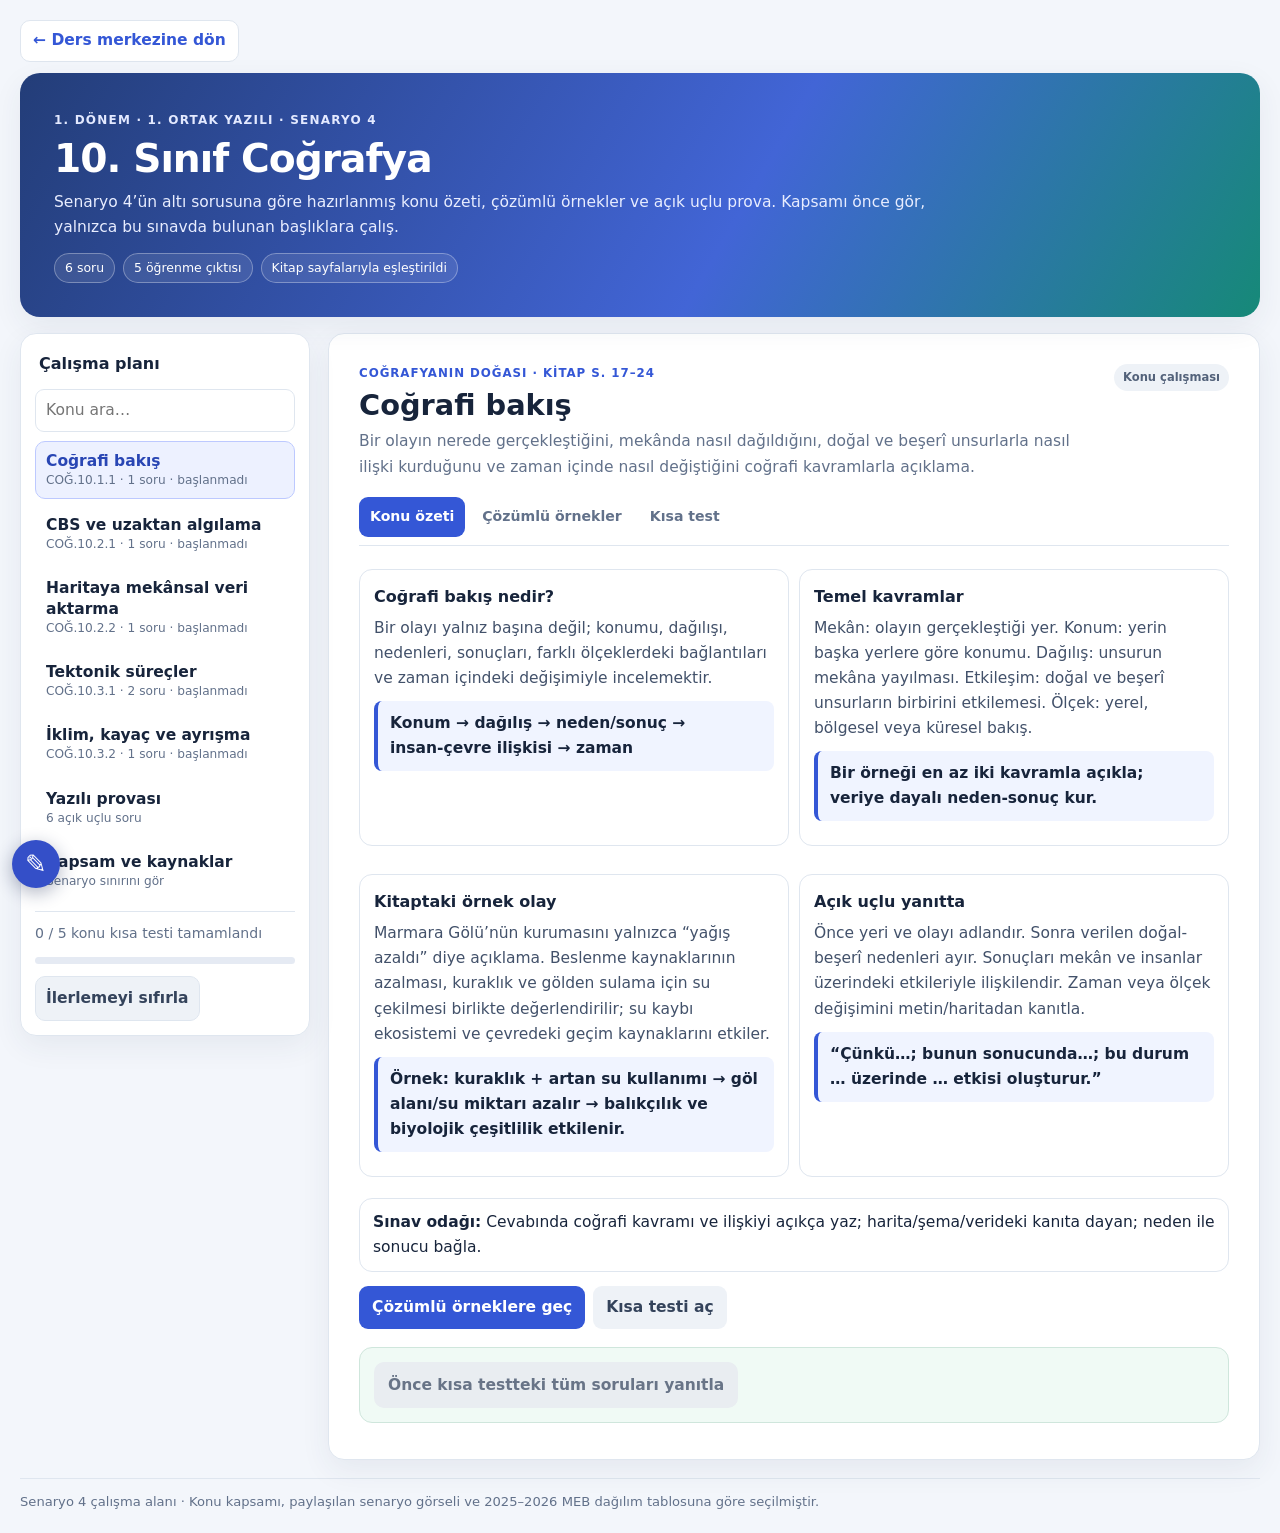
==== outputs/10sinif_cografya_senaryo4_calisma_alani.html @ 6c55ca0f "2026-11-08: Sync selected project folders" ====
<!doctype html>
<html lang="tr">
<head>
<meta charset="utf-8">
<meta name="viewport" content="width=device-width,initial-scale=1">
<meta name="theme-color" content="#3457d6">
<title>10. Sınıf Coğrafya | 1. Dönem 1. Yazılı · Senaryo 4</title>
<link rel="stylesheet" href="lesson-ui.css">
<style>
:root{--bg:#f3f6fb;--paper:#fff;--ink:#17243b;--muted:#62718a;--line:#dfe6ef;--blue:#3457d6;--pale:#edf1ff;--teal:#087f73;--gold:#a96508;--shadow:0 10px 30px #25375a12}
*{box-sizing:border-box}body{margin:0;background:var(--bg);color:var(--ink);font:15.5px/1.62 system-ui,"Segoe UI",sans-serif}button,input{font:inherit}button{cursor:pointer}.wrap{max-width:1420px;margin:auto;padding:20px}.home{display:inline-flex;align-items:center;min-height:42px;margin:0 0 11px;padding:7px 12px;border:1px solid var(--line);border-radius:10px;background:white;color:var(--blue);text-decoration:none;font-weight:750}.hero{color:white;padding:24px 27px;border-radius:20px;background:linear-gradient(120deg,#263d78,#3457d6 58%,#43a3a0);box-shadow:var(--shadow)}.hero small{font-size:.75rem;text-transform:uppercase;letter-spacing:.1em;font-weight:800}.hero h1{font-size:clamp(1.45rem,3vw,2.1rem);line-height:1.2;margin:5px 0}.hero p{margin:8px 0 0;color:#e5ecff;max-width:930px}.meta{display:flex;gap:8px;flex-wrap:wrap;margin-top:13px}.meta span{border:1px solid #ffffff50;background:#ffffff18;border-radius:999px;padding:4px 10px;font-size:.78rem}.meter{height:7px;background:#e5eaf3;border-radius:9px;margin:12px 0}.meter span{height:100%;display:block;width:0;background:#0d927f;border-radius:9px;transition:.25s}.layout{display:grid;grid-template-columns:310px minmax(0,1fr);gap:17px;margin-top:16px}.side,.main{background:var(--paper);border:1px solid var(--line);border-radius:18px;box-shadow:var(--shadow)}.side{padding:14px;height:max-content;position:sticky;top:10px;max-height:calc(100vh - 24px);overflow:auto}.side h2{font-size:1rem;margin:3px 4px 9px}.search{width:100%;border:1px solid var(--line);border-radius:9px;padding:8px 10px;margin:3px 0 9px}.nav{display:grid;gap:6px}.nav button{border:1px solid transparent;background:#fff;color:var(--ink);text-align:left;border-radius:10px;padding:9px 10px;line-height:1.35}.nav button.active{background:var(--pale);border-color:#bdc9ff;color:#2946b4}.nav b,.nav small{display:block}.nav small{color:var(--muted);font-size:.76rem}.subnav{border-top:1px solid var(--line);padding-top:10px;margin-top:12px}.main{padding:clamp(16px,2.7vw,30px);min-height:720px}.head{display:flex;justify-content:space-between;gap:14px;align-items:flex-start}.head h2{font-size:clamp(1.25rem,2.5vw,1.8rem);line-height:1.25;margin:5px 0}.head p{margin:0;color:var(--muted);max-width:820px}.eyebrow{font-size:.74rem;text-transform:uppercase;letter-spacing:.08em;font-weight:800;color:#3457d6}.tag,.pill{display:inline-block;border-radius:999px;background:#eef2f7;color:#53627a;padding:4px 9px;font-size:.72rem;font-weight:750;white-space:nowrap}.tabs{display:flex;gap:6px;border-bottom:1px solid var(--line);padding-bottom:8px;margin:17px 0 14px;overflow:auto}.tabs button{border:0;background:transparent;border-radius:9px;padding:8px 11px;color:var(--muted);font-size:.88rem;font-weight:750;white-space:nowrap}.tabs button.active{background:var(--pale);color:#2946b4}.cols{display:grid;grid-template-columns:repeat(2,minmax(0,1fr));gap:10px}.card,.question,.example{border:1px solid var(--line);border-radius:13px;padding:14px;margin:9px 0;background:white}.card{background:#f9faff}.card h3,.question h3,.example h3{font-size:1rem;margin:0 0 6px}.card p{margin:5px 0}.formula{border-left:4px solid var(--blue);background:#f0f4ff;border-radius:8px;padding:10px 12px;margin:10px 0;font-weight:750;overflow-wrap:anywhere}.note{border-left:4px solid #e7a93d;background:#fff8e9;border-radius:9px;padding:11px 13px;margin:12px 0}.good{border-left-color:#169481;background:#edf9f6}.bad{border-left-color:#d66b78;background:#fff2f3}.mini{color:var(--muted);font-size:.88rem}.steps{padding-left:1.25rem}.steps li{margin:5px 0}.example summary{cursor:pointer;font-weight:800}.solution{padding-top:8px}.opts{display:grid;gap:6px}.opts button{border:1px solid var(--line);background:white;color:var(--ink);border-radius:9px;padding:8px 10px;text-align:left}.opts button:hover{border-color:#aebcff;background:#f8f9ff}.opts button.right{border-color:#74c5ac;background:#effaf6}.opts button.wrong{border-color:#e6a0a8;background:#fff3f4}.why{margin-top:8px;color:var(--muted);font-size:.9rem;display:none}.why.show{display:block}.actions{display:flex;gap:8px;flex-wrap:wrap;margin:14px 0}.action{border:0;background:#3457d6;color:white;border-radius:9px;padding:9px 13px;font-weight:750}.action.secondary{background:#eef2f7;color:#34435b}.score{font-weight:800;color:#17655d;margin:8px 0}.table{width:100%;border-collapse:collapse;margin:9px 0;font-size:.91rem}.table th,.table td{border:1px solid var(--line);padding:8px;text-align:left;vertical-align:top}.table th{background:#f2f5fb}.figure{border:1px solid var(--line);border-radius:14px;background:#fbfcff;padding:12px;margin:12px 0}.figure svg{display:block;width:100%;height:auto}.figure figcaption{font-size:.82rem;color:var(--muted);margin-top:6px}.answer{width:100%;min-height:84px;border:1px solid var(--line);border-radius:9px;padding:9px 10px;font:inherit;resize:vertical}.rubric{font-size:.85rem;color:var(--muted);margin-top:9px}.rubric button{border:1px solid var(--line);background:white;border-radius:8px;padding:6px 9px;margin:3px}.rubric button.selected{border-color:#80c6b1;background:#effaf6;color:#17655d}.sources{padding-left:1.2rem}.sources li{margin:7px 0}.sources a{color:#2946b4}.footer{margin-top:18px;color:var(--muted);font-size:.82rem;border-top:1px solid var(--line);padding-top:12px}.hidden{display:none!important}
@media(max-width:850px){.layout{grid-template-columns:1fr}.side{position:relative;top:0;max-height:none}.main{min-height:0}}@media(max-width:600px){.wrap{padding:10px}.hero{padding:19px}.cols{grid-template-columns:1fr}.table{display:block;max-width:100%;overflow-x:auto}.table th,.table td{padding:6px}.head{display:block}.nav{grid-template-columns:repeat(2,minmax(0,1fr))}.home,.nav button,.tabs button,.action{min-height:44px}}
</style>
</head>
<body>
<div class="wrap">
  <a class="home" href="index.html">← Ders merkezine dön</a>
  <header class="hero">
    <small>1. Dönem · 1. Ortak Yazılı · Senaryo 4</small>
    <h1>10. Sınıf Coğrafya</h1>
    <p>Senaryo 4’ün altı sorusuna göre hazırlanmış konu özeti, çözümlü örnekler ve açık uçlu prova. Kapsamı önce gör, yalnızca bu sınavda bulunan başlıklara çalış.</p>
    <div class="meta"><span>6 soru</span><span>5 öğrenme çıktısı</span><span>Kitap sayfalarıyla eşleştirildi</span></div>
  </header>
  <div class="layout">
    <aside class="side" aria-label="Ders konuları">
      <h2>Çalışma planı</h2>
      <input id="search" class="search" type="search" placeholder="Konu ara…" aria-label="Konularda ara">
      <nav class="nav" id="navigation"></nav>
      <div class="subnav" id="subnav"></div>
    </aside>
    <main class="main" id="main" aria-live="polite"></main>
  </div>
  <footer class="footer">Senaryo 4 çalışma alanı · Konu kapsamı, paylaşılan senaryo görseli ve 2025–2026 MEB dağılım tablosuna göre seçilmiştir.</footer>
</div>
<script>
const sections=[
 {id:'cografi-bakis',title:'Coğrafi bakış',short:'COĞ.10.1.1 · 1 soru',weight:'Coğrafyanın doğası · Kitap s. 17–24',desc:'Bir olayın nerede gerçekleştiğini, mekânda nasıl dağıldığını, doğal ve beşerî unsurlarla nasıl ilişki kurduğunu ve zaman içinde nasıl değiştiğini coğrafi kavramlarla açıklama.',cards:[['Coğrafi bakış nedir?','Bir olayı yalnız başına değil; konumu, dağılışı, nedenleri, sonuçları, farklı ölçeklerdeki bağlantıları ve zaman içindeki değişimiyle incelemektir.','Konum → dağılış → neden/sonuç → insan-çevre ilişkisi → zaman'],['Temel kavramlar','Mekân: olayın gerçekleştiği yer. Konum: yerin başka yerlere göre konumu. Dağılış: unsurun mekâna yayılması. Etkileşim: doğal ve beşerî unsurların birbirini etkilemesi. Ölçek: yerel, bölgesel veya küresel bakış.','Bir örneği en az iki kavramla açıkla; veriye dayalı neden-sonuç kur.'],['Kitaptaki örnek olay','Marmara Gölü’nün kurumasını yalnızca “yağış azaldı” diye açıklama. Beslenme kaynaklarının azalması, kuraklık ve gölden sulama için su çekilmesi birlikte değerlendirilir; su kaybı ekosistemi ve çevredeki geçim kaynaklarını etkiler.','Örnek: kuraklık + artan su kullanımı → göl alanı/su miktarı azalır → balıkçılık ve biyolojik çeşitlilik etkilenir.'],['Açık uçlu yanıtta','Önce yeri ve olayı adlandır. Sonra verilen doğal-beşerî nedenleri ayır. Sonuçları mekân ve insanlar üzerindeki etkileriyle ilişkilendir. Zaman veya ölçek değişimini metin/haritadan kanıtla.','“Çünkü…; bunun sonucunda…; bu durum … üzerinde … etkisi oluşturur.”'] ],examples:[['Örnek: Bir göl neden küçülüyor?','Gölün su alanı birkaç yılda küçülüyor; aynı dönemde kuraklık yaşanıyor ve sulama amaçlı su çekimi artıyor. Coğrafi bakışla olayın neden-sonuç ilişkisini kur.','Gölün konumu ve havzası incelenir. Kuraklık gölü besleyen akışı azaltırken sulama için su çekiminin artması çıkışı büyütür. Bu iki etken su bütçesini bozarak göl alanını küçültür; sonuçlar ekosistem ve yöre ekonomisinde görülür.'],['Örnek: Aynı olay, farklı ölçek','Kuruyan bir gölün etkilerini iki ölçekte yaz.','Yerel ölçekte balıkçılık, tarım ve canlı yaşamı etkilenir. Bölgesel ölçekte sulama, su yönetimi ve göç gibi bağlantılar gündeme gelebilir.'] ],quiz:[['Coğrafi bakışla göl kurumasını en iyi açıklayan yaklaşım hangisidir?',['Yalnız gölün adını ve yüzölçümünü ezberlemek','Konum, iklim, su kullanımı, zaman içindeki değişim ve etkileri birlikte incelemek','Sadece gölde yaşayan balık türlerini saymak'],1,'Coğrafi bakış mekânı, nedenleri, etkileşimleri ve değişimi birlikte ele alır.'],['Bir metin “kuraklık arttı, sulama suyu çekimi de yükseldi” diyorsa en uygun çıkarım hangisidir?',['Doğal ve beşerî etkenler birlikte su miktarını azaltabilir','İnsan faaliyetleri coğrafi olayları etkilemez','Zaman içindeki değişim önemsizdir'],0,'Veride doğal (kuraklık) ve beşerî (su çekimi) nedenler birlikte verilmiştir.']]},
 {id:'cbs-uzaktan',title:'CBS ve uzaktan algılama',short:'COĞ.10.2.1 · 1 soru',weight:'Mekânsal bilgi teknolojileri · Kitap s. 31–36',desc:'Örnek uygulamalarda CBS’nin mekânsal verileri bir araya getirip analiz etmesini, uzaktan algılamanın ise yeryüzüne temas etmeden veri toplamasını ayırt et.',cards:[['CBS (Coğrafi Bilgi Sistemleri)','Konum bilgili verileri toplama, saklama, katmanlar hâlinde birleştirme, sorgulama, analiz etme ve harita/rapor olarak sunma sistemidir. Harita, veri, bilgisayar-yazılım, yöntem ve kullanıcı bileşenleri birlikte çalışır.','Katmanları üst üste getir → sorgula/analiz et → karar için göster.'],['Uzaktan algılama','Uydular veya hava araçlarındaki algılayıcıların yeryüzünden yansıyan ya da yayılan enerjiyi ölçerek, yüzeye doğrudan temas etmeden bilgi toplamasıdır. Farklı tarihlerdeki görüntüler değişimi izlemeyi sağlar.','Uydu görüntüsü = gözlem/veri kaynağı; CBS = veriyi birleştirip analiz etme ortamı.'],['Uygulama alanları','Afet öncesinde risk ve toplanma alanı planlama; afet sırasında hasar ve erişim takibi; tarımda ürün/bitki örtüsü izleme; çevrede ormansızlaşma veya göl alanı değişimi; kentte ulaşım ve altyapı planlama.','Bir soruda teknoloji adını vermekle kalma: hangi veri, hangi işlem, hangi karar?'],['Sık karıştırılan nokta','Uzaktan algılama ve CBS aynı şey değildir. Uydu görüntüsü uzaktan algılamayla edinilir; görüntü, yol ve tesis katmanları CBS’de birleştirilip analiz edilebilir.','Uzaktan algılama veriyi gözler; CBS veriyi konuma göre düzenler ve çözümler.'] ],examples:[['Örnek: Sel sonrası yardım','Bir ilçede selden sonra hangi yerleşimlere yardım ekibinin önce ulaşacağını belirlemek için CBS ve uzaktan algılama nasıl kullanılır?','Uydu görüntülerinden su altında kalan alanlar belirlenir. CBS’de bu katman; yollar, köprüler, nüfus ve yardım merkezleriyle birleştirilir. Erişilebilirlik ve etkilenen nüfus analiz edilerek öncelikli güzergâhlar seçilir.'],['Örnek: Tarım izleme','Bir kurum tarlaların gelişimini sezon boyunca izlemek istiyor. Hangi teknoloji ne iş yapar?','Uydu veya hava aracı görüntüleri uzaktan algılamayla alınır. CBS bu görüntüleri tarla sınırları, ürün türü ve sulama bilgileriyle birleştirerek mekânsal karşılaştırma yapar.'] ],quiz:[['Uydu görüntüsünü farklı tarihler için karşılaştırıp orman kaybını haritalamak hangi açıklamayla doğrudur?',['Uzaktan algılama görüntü sağlar; CBS görüntüleri konumsal katmanlarla karşılaştırır','CBS yalnızca fotoğraf çeker; uzaktan algılama karar verir','İkisi de konum ve veri kullanmaz'],0,'Görüntü uzaktan algılama verisidir; CBS görüntüyü konumlu verilerle analiz eder.'],['CBS’de katmanların üst üste getirilmesinin temel yararı nedir?',['Konum ilişkilerini karşılaştırıp sorgulamak','Haritadaki bütün bilgileri silmek','Uyduya fiziksel olarak yaklaşmak'],0,'Farklı tematik katmanlar birlikte analiz edilerek mekânsal ilişkiler ortaya çıkar.']]},
 {id:'mekansal-veri',title:'Haritaya mekânsal veri aktarma',short:'COĞ.10.2.2 · 1 soru',weight:'Mekânsal bilgi teknolojileri · Kitap s. 37–45',desc:'Altlık harita üzerinde doğru konum ve uygun veri türüyle yeni coğrafi bilgi oluşturmayı; vektör verileri ve harita öğelerini kullanarak göster.',cards:[['Altlık harita ve katman','Altlık harita temel coğrafi referansı verir. Üzerine eklenen her katman belirli bir temayı (ör. yollar, nüfus, risk alanları) gösterir. Her işaretin bir konum bilgisi ve açıklayıcı öznitelikleri olabilir.','Konum + öznitelik + uygun sembol = okunabilir mekânsal veri.'],['Üç vektör veri türü','Nokta: tek konumlu varlık (kuyu, okul, deprem istasyonu). Çizgi: uzunluğu/yönü olan unsur (yol, akarsu, fay hattı). Alan/poligon: sınırı olan yüzey (ilçe, göl, orman, risk bölgesi).','Önce haritadaki varlığın geometrisini belirle: nokta mı, çizgi mi, alan mı?'],['Haritada doğru gösterim','Veriyi altlık haritada doğru konuma yerleştir; katmana anlamlı ad ver; türüne uygun işaret/renk seç; açıklama kutusu (lejant), ölçek ve kuzey gibi öğelerin okunmasını sağla.','Fay hattını nokta, gölü tek çizgi, okulu alan olarak göstermek çoğu durumda yanlıştır.'],['Öznitelik tablosu','Mekânsal nesneye ait ad, tür, tarih, ölçüm veya risk sınıfı gibi bilgileri saklar. Haritada nerede? sorusunu geometrik konum; ne/nasıl? sorularını öznitelikler yanıtlar.','Okul noktası: ad=Atatürk Ortaokulu; tür=eğitim; kapasite=…'] ],examples:[['Örnek: Mahalle afet haritası','Mahallede okul, ana yol, dere ve taşkın riski taşıyan bölgeyi altlık haritaya ekle. Her birini hangi geometriyle gösterirsin?','Okul nokta; ana yol ve dere çizgi; taşkın alanı poligon olarak gösterilir. Katmanlar ayrı tutulur, semboller/lejant açıklanır. Böylece okulun risk alanına ve yola göre konumu sorgulanabilir.'],['Örnek: “Nerede?” ve “Ne?”','Bir haritadaki kuyu noktalarıyla kuyuların derinlik ve kullanım bilgileri hangi veri bölümlerinde bulunur?','Kuyunun haritadaki konumu nokta geometrisinde; derinlik ve kullanım bilgisi öznitelik tablosunda bulunur.'] ],quiz:[['Bir akarsu, vektör veri modelinde genellikle nasıl gösterilir?',['Nokta','Çizgi','Poligon/alan'],1,'Akarsu uzunluğu ve güzergâhı olan bir unsurdur; çizgiyle gösterilir.'],['Bir ilçe sınırı içindeki orman alanlarını göstermek için uygun veri türü hangisidir?',['Nokta','Çizgi','Poligon/alan'],2,'Sınırlandırılmış yüzeyler alan/poligon verisidir.']]},
 {id:'tektonik',title:'Tektonik süreçler',short:'COĞ.10.3.1 · 2 soru',weight:'Doğal sistemler ve süreçler · Kitap s. 46–69',desc:'Levha tektoniğini iç kuvvetlerin temelinde açıklayıp yaklaşan, uzaklaşan ve yanal hareket eden levha sınırlarında oluşan süreçleri yorumla; Türkiye’nin tektonik konumunu ilişkilendir.',cards:[['Levhalar neden hareket eder?','Yer’in iç ısısıyla mantoda oluşan yavaş konveksiyon hareketleri, levhaların hareketine katkı sağlar. Litosfer parçaları astenosfer üzerinde hareket eder; levha sınırlarında gerilme, sıkışma veya yanal sürtünme oluşabilir.','İç ısı → manto hareketleri → levha hareketi → tektonik olaylar.'],['Üç temel levha sınırı','Uzaklaşan (diverjan): levhalar ayrılır; yeni okyanus tabanı, okyanus sırtı veya kıtasal rift gelişebilir. Yaklaşan (konverjan): levhalar çarpışır; dalma-batma, hendek, volkanik yay veya kıvrım dağları oluşabilir. Dönüşüm (transform): levhalar yanal kayar; fay ve deprem riski artar.','Hareket yönü → sınır türü → beklenen oluşum/olay.'],['Orojenez, volkanizma, deprem','Orojenez, levhaların yakınlaşması ve sıkışmasıyla dağ oluşumudur. Magmanın yüzeye çıkması volkanizmadır. Faylarda biriken gerilimin ani boşalması deprem üretir. Aynı bölgede birden fazla tektonik süreç görülebilir.','Dağ sıraları = yakınlaşma/sıkışma; ayrılma = rift/sırt; yanal kayma = fay/depremler.'],['Türkiye’nin tektonik çerçevesi','Türkiye, Avrasya, Afrika ve Arabistan levhalarının etkileşim alanındadır. Afrika ve Arabistan levhalarının kuzeye doğru hareketi Anadolu’da sıkışma ve yükselmeye; Anadolu Levhası’nın batıya hareketi ise önemli fay sistemlerine ve deprem etkinliğine katkı verir.','Kuzey Anadolu ve Doğu Anadolu fay sistemleri ile Ege’deki genişleme kitabın harita ve metinleriyle ilişkilendir.'] ],examples:[['Örnek: Sınır türünü çıkar','İki levha birbirinden uzaklaşıyor; arada magma yükselmesi ve yeni okyanus tabanı oluşuyor. Sınırı adlandır ve oluşumu açıkla.','Bu, uzaklaşan (diverjan) levha sınırıdır. Levhalar ayrıldıkça manto malzemesi yükselip soğur; yeni okyanusal kabuk oluşabilir.'],['Örnek: Türkiye’de deprem etkinliği','Türkiye’deki deprem etkinliğini levha hareketleriyle ilişkilendir.','Türkiye, Avrasya, Afrika ve Arabistan levhalarının etkileştiği kuşaktadır. Yaklaşma ve sıkışma Anadolu’da fay sistemlerini oluşturup etkin tutar; faylarda biriken gerilimin ani boşalması deprem meydana getirir.'],['Şematik levha sınırları','Hareket oklarının yönünü ve sınır türünü görselden okuyup oluşumla eşleştir.','Ayrılma → rift/okyanus sırtı; yaklaşma → dalma-batma veya dağ oluşumu; yanal kayma → doğrultu atımlı fay ve deprem.'] ],quiz:[['İki levha birbirine paralel biçimde ters yönlerde yanal kayıyorsa hangi süreç beklenir?',['Okyanus tabanı yayılması','Transform fay boyunca gerilme ve deprem','Kıvrım dağlarının tek sonucu olarak volkanizma'],1,'Yanal kayma transform sınırın özelliğidir; fay boyunca gerilim birikip deprem oluşturabilir.'],['Türkiye’de fay ve deprem etkinliğinin temel tektonik açıklaması hangisidir?',['Levha sınırlarından uzakta ve levhalar hareketsizdir','Avrasya, Afrika ve Arabistan levhalarının etkileşimi Anadolu’da sıkışma ve faylanma oluşturur','Yalnızca günlük hava sıcaklığı farkları fayları oluşturur'],1,'Türkiye farklı levhaların etkileşim kuşağındadır; hareket ve sıkışma fay sistemleriyle ilişkilidir.']]},
 {id:'ayrisma',title:'İklim, kayaç ve ayrışma',short:'COĞ.10.3.2 · 1 soru',weight:'Doğal sistemler ve süreçler · Kitap s. 70–76',desc:'Fiziksel ayrışma ile kimyasal çözünmeyi ayırt et; sıcaklık, yağış, donma ve kayaç özelliklerinin süreçlerin türü ve hızı üzerindeki etkisini açıkla.',cards:[['Fiziksel ayrışma','Kayaç kimyasal yapısı değişmeden parçalanır. Günlük/yıllık sıcaklık farklarıyla genleşme-büzülme, çatlaklardaki suyun donup genişlemesi, tuz kristallerinin büyümesi ve üzerindeki yükün kalkması etkili olabilir.','Soğuk-kurak ya da sıcaklık farkı yüksek koşullarda fiziksel parçalanma öne çıkabilir.'],['Kimyasal çözünme','Kayaç minerallerinin su ve çözünmüş maddelerle kimyasal değişime uğramasıdır. Su ve sıcaklık arttıkça çoğu kimyasal tepkime hızlanır; sıcak ve nemli iklimlerde çözünme genellikle daha etkilidir.','Yağış + sıcaklık + çözünebilen mineral → kimyasal çözünme olasılığı/hızı artar.'],['Kayaç özellikleri','Mineral bileşimi, çözünürlük, kristal yapısı, çatlak ve gözenekler dayanımı belirler. Kireç taşı asitli suda daha kolay çözünür. Granit gibi iri kristalli derinlik magmatikleri genel olarak ayrışmaya daha dirençlidir; çatlaklı kayaçta suyun etkisi artar.','Aynı iklimde farklı kayaçlar aynı hızda ayrışmayabilir.'],['Sınavda ilişki kur','Soruda iklim verisi ve kayaç türü verilirse ikisini birlikte kullan: su ve sıcaklık, mineralin çözünürlüğü ve kayaçtaki çatlaklar süreç üzerinde etkilidir. Sonucu “fiziksel/kimyasal” diye adlandırıp gerekçelendir.','İklim → süreç türü ve hızı; kayaç → direnç/çözünürlük; birlikte → ayrışma sonucu.'] ],examples:[['Örnek: İki iklimi karşılaştır','Kireç taşı aynı özellikte iki alanda bulunuyor. A alanı sıcak ve yağışlı, B alanı soğuk ve kurak. Hangi ayrışma türü A’da daha etkilidir, neden?','A’da kimyasal çözünme genellikle daha etkilidir; su ve sıcaklık, kireç taşının çözünme tepkimelerini destekler. B’de donma-çözülme veya sıcaklık farkına bağlı fiziksel parçalanma öne çıkabilir.'],['Örnek: Don çatlaması mı çözünme mi?','Çatlağa sızan su donuyor, hacmi artıyor ve kaya parçası kopuyor. Süreci sınıflandır.','Fiziksel ayrışmadır. Kayaç kimyasal olarak değişmeden, suyun donarken genişlemesiyle mekanik biçimde parçalanır.'],['Örnek: Kayaç dayanımı','Kireç taşı ile granit aynı nemli ortamda. Hangisi kimyasal çözünmeye daha yatkın olabilir?','Genel olarak kireç taşı, özellikle hafif asitli suda daha kolay çözünür. Granit çoğu koşulda daha dirençlidir; ancak iklim, mineral içeriği ve çatlaklar sonucu değiştirebilir.'] ],quiz:[['Sıcak ve yağışlı iklimde kimyasal çözünmenin artmasını en iyi hangi etkenler açıklar?',['Su ve sıcaklığın kimyasal tepkimeleri desteklemesi','Güneş ışığının her kayacı aynı ölçüde eritmesi','Rüzgârın kayaç mineralini değiştirmeden taşıması'],0,'Su ve sıcaklık kimyasal ayrışmayı çoğunlukla hızlandırır; kayaç bileşimi de önemlidir.'],['Donan suyun genleşerek kayaçta çatlak büyütmesi hangi süreçtir?',['Kimyasal çözünme','Fiziksel ayrışma','Birikme'],1,'Minerallerin kimyası değişmeden mekanik parçalanma olur.']]}
];
const KEY='cografyaScenario4Done2026';let done=readDone(),active=sections[0].id,mode='lesson';
function readDone(){try{return JSON.parse(localStorage.getItem(KEY)||'[]')}catch{return []}}
function saveDone(){try{localStorage.setItem(KEY,JSON.stringify(done))}catch{}}
function esc(s){return String(s).replace(/[&<>"']/g,c=>({'&':'&amp;','<':'&lt;','>':'&gt;','"':'&quot;',"'":'&#39;'}[c]))}
function nav(){document.getElementById('navigation').innerHTML=sections.map(s=>`<button class="${active===s.id?'active':''}" onclick="openSection('${s.id}')"><b>${esc(s.title)}</b><small>${esc(s.short)} · ${done.includes(s.id)?'tamamlandı':'başlanmadı'}</small></button>`).join('')+`<button class="${active==='exam'?'active':''}" onclick="openExam()"><b>Yazılı provası</b><small>6 açık uçlu soru</small></button><button class="${active==='sources'?'active':''}" onclick="showSources()"><b>Kapsam ve kaynaklar</b><small>Senaryo sınırını gör</small></button>`;document.getElementById('subnav').innerHTML=`<div class="mini">${done.length} / ${sections.length} konu kısa testi tamamlandı</div><div class="meter"><span style="width:${done.length/sections.length*100}%"></span></div><button class="action secondary" onclick="resetProgress()">İlerlemeyi sıfırla</button>`}
function openSection(id){active=id;mode='lesson';nav();render()}
function openExam(){active='exam';nav();examHtml()}
function showSources(){active='sources';nav();sourcesHtml()}
function setMode(m){mode=m;render()}
function render(){const s=sections.find(x=>x.id===active);if(!s)return;document.getElementById('main').innerHTML=`<div class="head"><div><div class="eyebrow">${esc(s.weight)}</div><h2>${esc(s.title)}</h2><p>${esc(s.desc)}</p></div><span class="tag">${done.includes(s.id)?'Tamamlandı':'Konu çalışması'}</span></div><div class="tabs"><button class="${mode==='lesson'?'active':''}" onclick="setMode('lesson')">Konu özeti</button><button class="${mode==='examples'?'active':''}" onclick="setMode('examples')">Çözümlü örnekler</button><button class="${mode==='quiz'?'active':''}" onclick="setMode('quiz')">Kısa test</button></div>${mode==='lesson'?lessonHtml(s):mode==='examples'?examplesHtml(s):quizHtml(s.quiz,s.id)}`}
function lessonHtml(s){return `<div class="cols">${s.cards.map(c=>`<section class="card"><h3>${esc(c[0])}</h3><p>${esc(c[1])}</p><div class="formula">${esc(c[2])}</div></section>`).join('')}</div><div class="note good"><b>Sınav odağı:</b> Cevabında coğrafi kavramı ve ilişkiyi açıkça yaz; harita/şema/verideki kanıta dayan; neden ile sonucu bağla.</div><div class="actions"><button class="action" onclick="setMode('examples')">Çözümlü örneklere geç</button><button class="action secondary" onclick="setMode('quiz')">Kısa testi aç</button></div>`}
function examplesHtml(s){return s.examples.map((e,i)=>`<details class="example" ${i===0?'open':''}><summary>${esc(e[0])}</summary><div class="solution"><p>${esc(e[1])}</p><div class="formula">${esc(e[2])}</div></div></details>`).join('')+`<div class="actions"><button class="action" onclick="setMode('quiz')">Bu konudan kendini dene</button></div>`}
function quizHtml(qs,id){return `<div class="note">Soruyu önce kendin yanıtla, sonra seçimini kontrol et. Her soru yanıtlandığında konu tamamlandı işareti açılır.</div><div id="score" class="score"></div>${qs.map((q,i)=>`<section class="question" data-q="${id}-${i}"><h3>${i+1}. ${esc(q[0])}</h3><div class="opts">${q[1].map((o,j)=>`<button onclick="answer(this,${j},${q[2]})">${String.fromCharCode(65+j)}. ${esc(o)}</button>`).join('')}</div><div class="why">${esc(q[3])}</div></section>`).join('')}<div class="actions"><button class="action secondary" onclick="resetQuiz()">Yanıtları temizle</button></div>`}
function answer(btn,pick,key){const box=btn.closest('.question');if(box.dataset.answered)return;box.dataset.answered='1';box.dataset.correct=String(pick===key);const opts=box.querySelectorAll('.opts button');opts[key].classList.add('right');if(pick!==key)btn.classList.add('wrong');box.querySelector('.why').classList.add('show');const all=[...document.querySelectorAll('.question')],n=all.filter(x=>x.dataset.answered).length,correct=all.filter(x=>x.dataset.correct==='true').length;document.getElementById('score').textContent=`Yanıtlanan: ${n}/${all.length} · Doğru: ${correct}`}
function resetQuiz(){document.querySelectorAll('.question').forEach(q=>{delete q.dataset.answered;delete q.dataset.correct;q.querySelectorAll('button').forEach(b=>b.classList.remove('right','wrong'));q.querySelector('.why').classList.remove('show')});const e=document.getElementById('score');if(e)e.textContent=''}
const exam=[
 ['Coğrafi bakış · 1','Bir gölün alanı küçülürken bölgede kuraklık yaşanmış ve sulama için gölden çekilen su artmıştır. Olayı iki neden ve iki sonuç ilişkisiyle açıklayınız.','Kuraklık gölü besleyen suları azaltır; sulama için fazla su çekilmesi gölden çıkan suyu artırır. İkisi birlikte gölün su alanını küçültür. Bu değişim su ekosistemini, biyolojik çeşitliliği ve balıkçılık/tarım gibi geçim faaliyetlerini etkileyebilir.'],
 ['CBS ve uzaktan algılama · 1','Bir belediye, selden sonra su altında kalan mahalleleri ve yardım ekiplerinin ulaşabileceği yolları belirleyecektir. Uzaktan algılama ve CBS’nin katkısını açıklayınız.','Uydu görüntüleriyle su altında kalan alanlar belirlenebilir (uzaktan algılama). Bu görüntü katmanı yollar, köprüler, yerleşimler ve yardım merkezleriyle CBS’de birleştirilip analiz edilir; erişilebilir güzergâhlar ve öncelikli bölgeler seçilir.'],
 ['Mekânsal veriyi haritaya aktarma · 1','Bir altlık haritada okul, ana yol ve taşkın riski taşıyan bölge gösterilecektir. Her birini nokta, çizgi veya poligon olarak sınıflandırınız; haritanın okunması için bir öğe belirtiniz.','Okul: nokta; ana yol: çizgi; taşkın riski taşıyan alan: poligon. Lejant/sembol açıklaması, katman adları, ölçek veya kuzey oku harita öğesi olarak eklenebilir.'],
 ['Tektonik süreçler · 1','Birbirinden uzaklaşan levhalarda hangi sınır türü görülür? Bu hareket okyanus tabanında ve kıtada hangi oluşumlarla ilişkilidir?','Uzaklaşan (diverjan) sınırdır. Okyanus tabanında magma yükselip yeni kabuk oluşturarak okyanus sırtları; kıtasal kabukta gerilme ve çökme ile rift vadileri oluşabilir.'],
 ['Tektonik süreçler · 2','Türkiye’nin deprem etkinliğini Avrasya, Afrika ve Arabistan levhalarının hareketleriyle ilişkilendiriniz.','Türkiye bu levhaların etkileşim kuşağında bulunur. Afrika ve Arabistan levhalarının kuzeye hareketi Anadolu’da sıkışma, yükselme ve faylanmayı etkiler; Anadolu’nun batıya hareketi de büyük fay sistemleri boyunca gerilim oluşturabilir. Faylardaki ani enerji boşalması deprem üretir.'],
 ['İklim-kayaç-ayrışma · 1','Kireç taşının bulunduğu sıcak ve yağışlı bir yerde kimyasal çözünmenin, soğuk ve don olaylarının sık olduğu bir yerde fiziksel ayrışmanın öne çıkmasını açıklayınız.','Sıcak ve yağışlı koşullarda su ve sıcaklık kimyasal çözünmeyi destekler; kireç taşı çözünebilen bir kayaçtır. Soğuk yerde çatlaklara giren su donup genişleyerek kayaç kimyasını değiştirmeden parçalayabilir; bu fiziksel ayrışmadır.']
];
function examHtml(){document.getElementById('main').innerHTML=`<div class="head"><div><div class="eyebrow">Senaryo 4 · 6 açık uçlu soru</div><h2>Yazılı provası</h2><p>Yanıtlarını önce kendin yaz; sonra örnek cevapları açıp anahtar kavramları kontrol et.</p></div><span class="tag">1 + 1 + 1 + 2 + 1</span></div><div class="note">Dağılım, senaryo görselindeki soru sayılarına göre bire bir eşleştirildi. Açık uçlu sorularda kavramı doğru adlandır, gerekçe göster ve neden-sonuç ilişkisini tamamla.</div>${exam.map((q,i)=>`<section class="question"><h3>${i+1}. ${esc(q[0])}</h3><p>${esc(q[1])}</p><textarea class="answer" placeholder="Yanıtını gerekçesiyle yaz…" aria-label="${i+1}. soru yanıtı"></textarea><details class="example"><summary>Örnek yanıtı göster</summary><div class="solution"><p>${esc(q[2])}</p></div></details><div class="rubric">Kendini değerlendir: <button onclick="selfMark(this,'yes')">Anahtar noktaları yazdım</button><button onclick="selfMark(this,'review')">Tekrar çalışacağım</button></div></section>`).join('')}<div class="note good">Prova dağılımı: 1 coğrafi bakış · 1 CBS/uzaktan algılama · 1 mekânsal veri · 2 tektonik süreç · 1 iklim ve kayaç ayrışması.</div>`}
function selfMark(btn){btn.parentElement.querySelectorAll('button').forEach(b=>b.classList.remove('selected'));btn.classList.add('selected')}
function sourcesHtml(){document.getElementById('main').innerHTML=`<div class="head"><div><div class="eyebrow">Senaryo kapsamı ve çalışma kaynakları</div><h2>Ne çalışılacak, ne kapsam dışında?</h2><p>Senaryo görseli temel alınarak 2025–2026 resmî konu-soru dağılım tablosuyla eşleştirildi. İnternetteki daha yeni sınav hazırlık içerikleri kavram tazelemek için kullanıldı; kapsamı değiştirmiyor.</p></div><span class="tag">Toplam 6 soru</span></div><section class="card"><h3>Senaryo 4 dağılımı</h3><table class="table"><thead><tr><th>Öğrenme çıktısı</th><th>Soru</th><th>Kitaptaki çalışma bölümü</th></tr></thead><tbody><tr><td>COĞ.10.1.1 · Coğrafi bakış</td><td><b>1</b></td><td>s. 17–24 (özellikle s. 17–22)</td></tr><tr><td>COĞ.10.2.1 · CBS ve uzaktan algılama uygulamaları</td><td><b>1</b></td><td>s. 31–36</td></tr><tr><td>COĞ.10.2.2 · Mekânsal verileri haritaya aktarma</td><td><b>1</b></td><td>s. 37–45</td></tr><tr><td>COĞ.10.3.1 · Tektonik süreçler</td><td><b>2</b></td><td>s. 46–69 (levha hareketleri, Türkiye’nin tektonik yapısı, deprem/volkanizma)</td></tr><tr><td>COĞ.10.3.2 · İklim, kayaç ve ayrışma</td><td><b>1</b></td><td>s. 70–76</td></tr><tr><th>Toplam</th><th>6</th><th>Yalnız Senaryo 4</th></tr></tbody></table></section><div class="cols"><section class="card"><h3>Bu sınav için çalışma</h3><ol class="steps"><li>Coğrafi bakış: konum, dağılış, doğal-beşerî etken, neden-sonuç ve zaman içindeki değişim.</li><li>CBS ile uzaktan algılamayı ayırt et; afet, tarım, çevre ve kent planlama uygulamalarını örnekle.</li><li>Nokta-çizgi-poligon veri türlerini; katman, altlık harita ve öznitelik tablosunu kullan.</li><li>Üç levha sınırını, hareket yönünü ve başlıca oluşumları karşılaştır; Türkiye’nin levha/fay konumunu açıkla.</li><li>Fiziksel ayrışma-kimyasal çözünme farkını ve iklim-kayaç özelliklerinin etkisini gerekçelendir.</li></ol></section><section class="card"><h3>Bu senaryoda çalışılmayacaklar</h3><p><b>COĞ.10.3.3:</b> Aşınım-birikim süreçlerinin oluşturduğu yer şekilleri.</p><p><b>COĞ.10.3.4:</b> Yer şekillerini gözlem/saha çalışmasıyla araştırma.</p><p><b>COĞ.10.3.5:</b> Yer şekilleri ile beşerî faaliyetlerin etkileşimi.</p><p class="mini">Görselde bu satırların Senaryo 4 sütunu boş. Kitabın sonraki sayfalarında yer almaları bu sınavın kapsamına girdikleri anlamına gelmiyor.</p></section></div><section class="card"><h3>Kaynaklar</h3><ul class="sources"><li><b>Birincil kaynak:</b> Paylaştığın 10. sınıf coğrafya ders kitabı, ilgili sayfalar yukarıdaki tabloda belirtildi.</li><li><a href="https://balikesirodm.meb.gov.tr/meb_iys_dosyalar/2025_09/18100834_cografya.pdf" target="_blank" rel="noopener">MEB / Balıkesir Ölçme Değerlendirme Merkezi · 2025–2026 10. sınıf coğrafya konu-soru dağılım tablosu</a> — Senaryo 4’ün beş çıktısını ve 1+1+1+2+1 dağılımını doğrulamak için.</li><li><a href="https://tymm.meb.gov.tr/ogretim-programlari/cografya-dersi/12" target="_blank" rel="noopener">Türkiye Yüzyılı Maarif Modeli · 10. sınıf Coğrafya programı</a> — Güncel öğrenme çıktıları ve program çerçevesi.</li><li><a href="https://tymm.meb.gov.tr/ders-kitaplari/ortaogretim" target="_blank" rel="noopener">MEB · Ortaöğretim ders kitapları</a> — Güncel kitap/etkileşimli kitap portalı.</li><li><a href="https://odsgm.meb.gov.tr/www/birinci-donem-ortak-yazili-sinavlarinin-konu-soru-dagilim-tablolari-yayimlandi/icerik/1731/" target="_blank" rel="noopener">ODSGM ? 2026?2027 birinci d?nem ortak yaz?l? tablolar?</a> ? G?ncel resm? da??l?m portal?; ?al??ma kapsam? yine payla??lan senaryoya g?re tutuldu.</li><li><a href="https://rehbermatematik.com/oyss/cografya/10-sinif" target="_blank" rel="noopener">Rehber Matematik ? 10. s?n?f Co?rafya OYSS senaryolar?</a> ? G?ncel senaryo da??l?m? ve a??k u?lu s?nav haz?rl?k rehberi.</li><li><a href="https://www.derslig.com/blog/10-sinif-cografya-1-donem-1-yazili-hazirligi" target="_blank" rel="noopener">Derslig · 10. sınıf coğrafya 1. yazılı hazırlığı</a> — Çıktı başlıkları ve tekrar sırası için ek sınav hazırlık kaynağı (2026–2027 sayfası).</li></ul><p class="mini">Güncel internet kaynaklarının yayın yılı, verdiğin senaryo görselinin yılıyla aynı olmayabilir. Bu sayfadaki sınav kapsamı ve soru sayıları verilen görsel ile 2025–2026 resmî tabloya göre belirlendi; farklı yıl/senaryo tablosuna geçilmedi.</p></section>`}
function resetProgress(){if(!confirm('Coğrafya konu ilerlemesini sıfırlayayım mı?'))return;done=[];saveDone();nav();if(active!=='exam'&&active!=='sources')render()}
function filterNav(){const q=document.getElementById('search').value.toLocaleLowerCase('tr');document.querySelectorAll('#navigation button').forEach(b=>b.classList.toggle('hidden',!b.innerText.toLocaleLowerCase('tr').includes(q)))}
document.getElementById('search').addEventListener('input',filterNav);nav();render();
</script>
<script src="progress.js"></script><script src="annotation.js"></script>
</body>
</html>
---- outputs/lesson-ui.css ----
/* Shared visual system for the lesson pages and the course index. */
:root {
  --bg: #f3f6fb;
  --paper: #ffffff;
  --ink: #17243b;
  --muted: #62718a;
  --line: #dfe6ef;
  --blue: #3457d6;
  --pale: #edf1ff;
  --teal: #087f73;
  --gold: #a96508;
  --shadow: 0 10px 30px #25375a12;
  color-scheme: light;
}

* { box-sizing: border-box; }
html { scroll-behavior: smooth; }
body {
  margin: 0;
  background: var(--bg) !important;
  color: var(--ink) !important;
  font: 15.5px/1.62 system-ui, "Segoe UI", sans-serif !important;
}
button, input, select, textarea { font: inherit; }
button { cursor: pointer; }
a { color: var(--blue); }
:focus-visible { outline: 3px solid #9baaff; outline-offset: 2px; }

/* Lesson shell: keep the same proportions and surfaces across every subject. */
.wrap, .shell { max-width: 1420px !important; margin-inline: auto !important; padding: 20px !important; }
.home, .hub-home {
  display: inline-flex !important; align-items: center; min-height: 42px;
  margin: 0 0 12px; padding: 8px 12px; border: 1px solid var(--line);
  border-radius: 10px; background: var(--paper); color: var(--blue);
  text-decoration: none; font-weight: 750;
}
.hero {
  position: relative; overflow: hidden; color: #fff !important;
  padding: clamp(22px, 3.5vw, 34px) !important; border: 0 !important;
  border-radius: 20px !important;
  background: linear-gradient(120deg, #233d78, #4265d6 58%, #168978) !important;
  box-shadow: var(--shadow) !important;
}
.hero small, .hero .kicker, .hero .eyebrow { color: #e3e9ff !important; }
.hero h1 { max-width: 900px; margin: 6px 0; font-size: clamp(1.55rem, 3.4vw, 2.45rem) !important; line-height: 1.14 !important; letter-spacing: -.025em; }
.hero p { max-width: 980px; color: #e8edff !important; }
.hero .meta span, .hero .pill, .hero .badge {
  border: 1px solid #ffffff50; border-radius: 999px; background: #ffffff18;
}
.layout { grid-template-columns: minmax(250px, 290px) minmax(0, 1fr) !important; gap: 18px !important; margin-top: 16px !important; align-items: start; }
.side, .main {
  min-width: 0; border: 1px solid var(--line) !important; border-radius: 16px !important;
  background: var(--paper) !important; box-shadow: var(--shadow) !important;
}
.side { position: sticky !important; top: 12px; max-height: calc(100vh - 24px); overflow: auto; padding: 14px !important; }
.main { min-height: 0 !important; padding: clamp(18px, 2.6vw, 30px) !important; }
.head, .heading { display: flex; justify-content: space-between; align-items: flex-start; gap: 14px; }
.head h2, .heading h2 { margin: 4px 0; font-size: clamp(1.25rem, 2.4vw, 1.8rem); line-height: 1.25; }
.head p, .heading p { max-width: 850px; margin: 0; color: var(--muted); }
.side h2 { margin: 3px 4px 10px; font-size: 1rem; }
.side button, .nav button, .major button, .sub button {
  min-height: 42px; border: 1px solid var(--line); border-radius: 10px;
  background: #fff; color: var(--ink); text-align: left;
}
.side button, .nav button, .major button, .sub button { padding: 9px 10px; }
.side button.active, .nav button.active, .major button.active,
.tabs button.active, .tabs span {
  border-color: #bdc9ff !important; background: var(--pale) !important; color: #2946b4 !important;
}
.nav button.done::after, .side button.topic-done::after { color: var(--teal); }
.tabs { display: flex; flex-wrap: nowrap; gap: 7px; overflow-x: auto; padding: 0 0 9px; margin: 17px 0 14px; border-bottom: 1px solid var(--line); }
.tabs button, .tabs span { min-height: 40px; flex: 0 0 auto; padding: 8px 11px; border: 1px solid transparent; border-radius: 9px; background: transparent; color: var(--muted); font-weight: 700; white-space: nowrap; }
.tabs button.active { background: var(--blue) !important; color: #fff !important; border-color: var(--blue) !important; }
.card, .exercise, .question, .example, .notice, .note, .mapcard {
  border: 1px solid var(--line) !important; border-radius: 13px !important;
  background: #fff !important; box-shadow: none;
}
.card, .exercise, .question, .example { padding: 14px !important; margin: 9px 0; }
.card h3, .exercise h3, .question h3, .example h3 { margin: 0 0 7px; font-size: 1rem; }
.card p, .exercise p, .question p, .example p { color: #42516a; }
.formula, .tip, .hint { border-radius: 10px; }
.meter { overflow: hidden; height: 8px; border-radius: 99px; background: #e5eaf3 !important; }
.meter span { border-radius: inherit; background: var(--teal) !important; }
button, .action, .btn, .open {
  transition: background-color .15s ease, border-color .15s ease, color .15s ease, transform .15s ease;
}
button:disabled { cursor: not-allowed; }
table { width: 100%; border-collapse: collapse; }
th, td { border-color: var(--line) !important; }

/* Course index uses the same colors and card surfaces as the lesson pages. */
.shell { max-width: 1280px !important; padding: 24px 28px 42px !important; }
.brand { color: var(--ink) !important; }
.logo, .mark { background: var(--pale) !important; color: var(--blue) !important; }
.shell > .hero, .shell .hero { background: linear-gradient(120deg, #233d78, #4265d6 58%, #168978) !important; }
.course { border-color: var(--line) !important; border-radius: 16px !important; box-shadow: var(--shadow) !important; }
.course:hover { transform: translateY(-2px); }
.callout { border-color: var(--line) !important; border-radius: 14px !important; background: #fff !important; }
.course .open, .course .btn, .course .action { border-radius: 9px; }

@media (max-width: 850px) {
  .wrap, .shell { padding: 12px !important; }
  .layout { grid-template-columns: minmax(0, 1fr) !important; gap: 12px !important; }
  .side { position: static !important; top: auto; max-height: none; }
  .main { padding: 16px !important; }
  .head, .heading { display: block; }
  .hero { padding: 20px !important; border-radius: 16px !important; }
  .grid2 { grid-template-columns: minmax(0, 1fr) !important; }
  .grid { grid-template-columns: repeat(2, minmax(0, 1fr)) !important; }
}
@media (max-width: 560px) {
  .grid { grid-template-columns: minmax(0, 1fr) !important; }
  .nav { grid-template-columns: repeat(2, minmax(0, 1fr)); }
  .hero h1 { font-size: clamp(1.45rem, 8vw, 2rem) !important; }
  .tabs { overscroll-behavior-x: contain; }
}
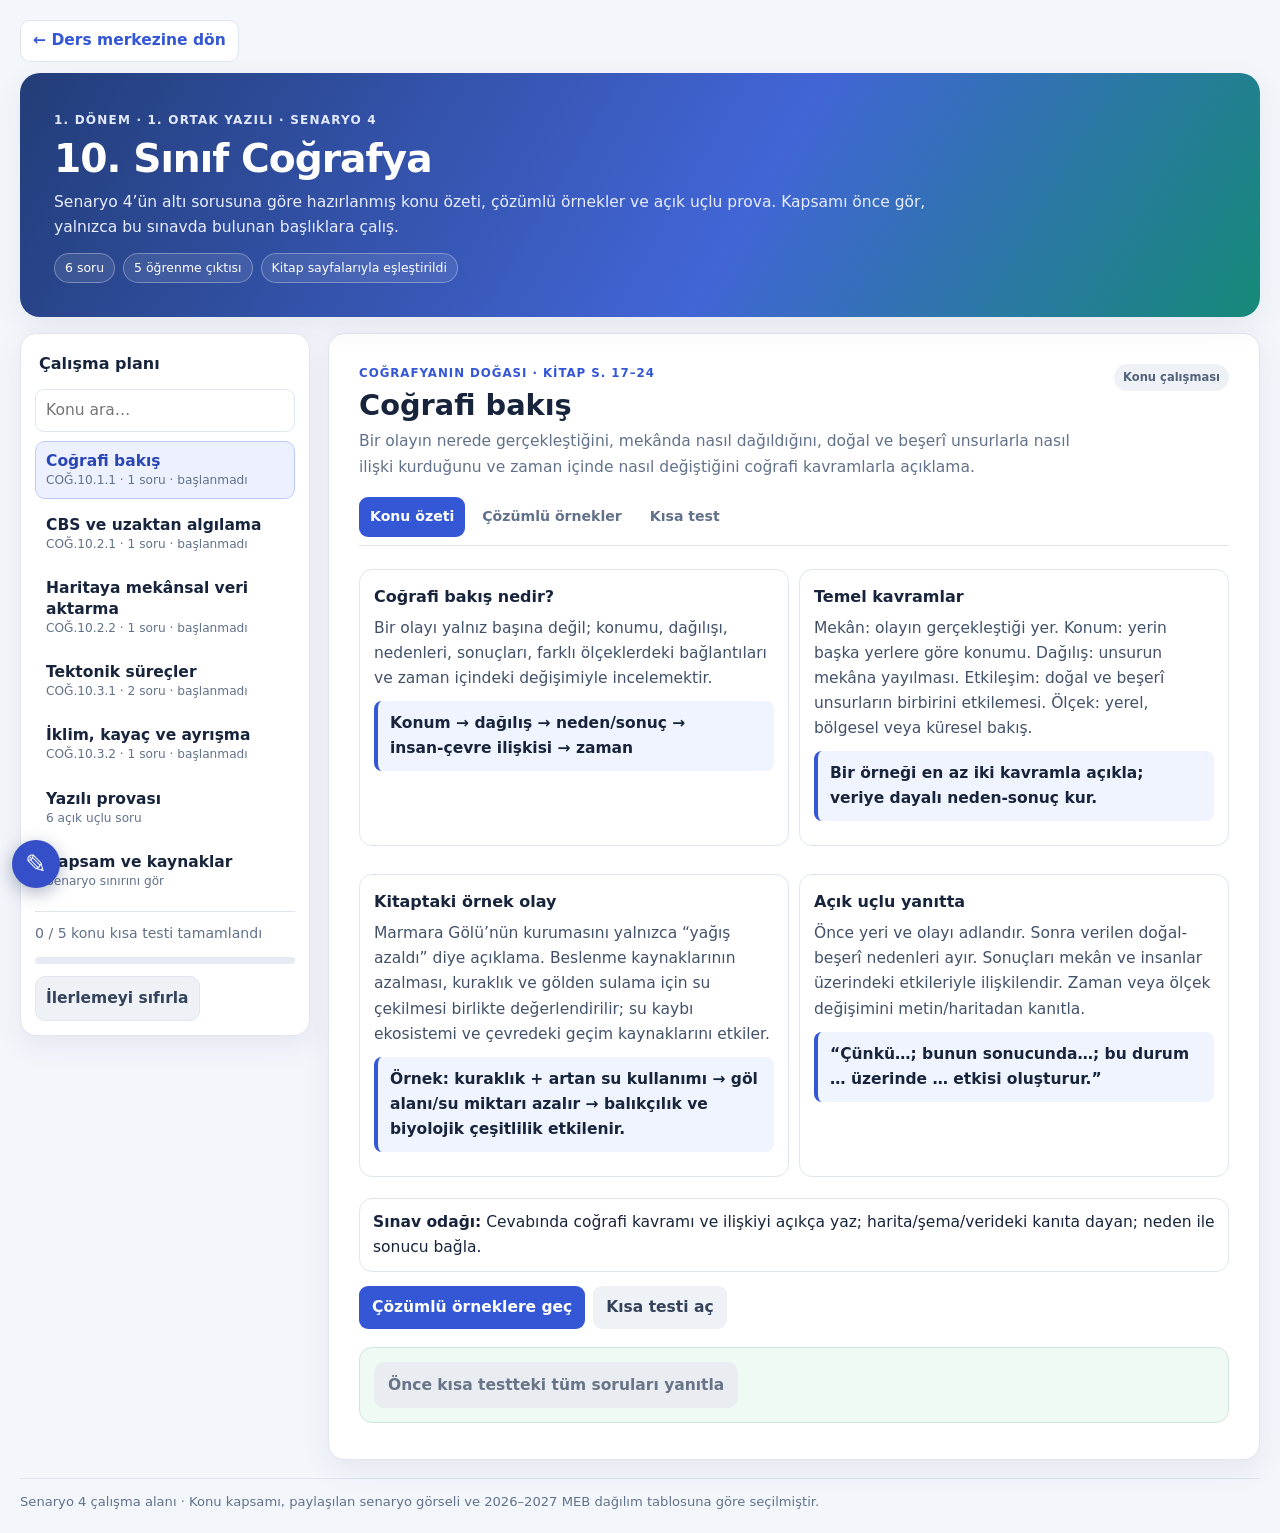
==== commit ace656ad: "2026-11-09: Sync selected project folders" ====
--- a/outputs/10sinif_cografya_senaryo4_calisma_alani.html
+++ b/outputs/10sinif_cografya_senaryo4_calisma_alani.html
@@ -1,75 +1,75 @@
-<!doctype html>
-<html lang="tr">
-<head>
-<meta charset="utf-8">
-<meta name="viewport" content="width=device-width,initial-scale=1">
-<meta name="theme-color" content="#3457d6">
-<title>10. Sınıf Coğrafya | 1. Dönem 1. Yazılı · Senaryo 4</title>
-<link rel="stylesheet" href="lesson-ui.css">
-<style>
-:root{--bg:#f3f6fb;--paper:#fff;--ink:#17243b;--muted:#62718a;--line:#dfe6ef;--blue:#3457d6;--pale:#edf1ff;--teal:#087f73;--gold:#a96508;--shadow:0 10px 30px #25375a12}
-*{box-sizing:border-box}body{margin:0;background:var(--bg);color:var(--ink);font:15.5px/1.62 system-ui,"Segoe UI",sans-serif}button,input{font:inherit}button{cursor:pointer}.wrap{max-width:1420px;margin:auto;padding:20px}.home{display:inline-flex;align-items:center;min-height:42px;margin:0 0 11px;padding:7px 12px;border:1px solid var(--line);border-radius:10px;background:white;color:var(--blue);text-decoration:none;font-weight:750}.hero{color:white;padding:24px 27px;border-radius:20px;background:linear-gradient(120deg,#263d78,#3457d6 58%,#43a3a0);box-shadow:var(--shadow)}.hero small{font-size:.75rem;text-transform:uppercase;letter-spacing:.1em;font-weight:800}.hero h1{font-size:clamp(1.45rem,3vw,2.1rem);line-height:1.2;margin:5px 0}.hero p{margin:8px 0 0;color:#e5ecff;max-width:930px}.meta{display:flex;gap:8px;flex-wrap:wrap;margin-top:13px}.meta span{border:1px solid #ffffff50;background:#ffffff18;border-radius:999px;padding:4px 10px;font-size:.78rem}.meter{height:7px;background:#e5eaf3;border-radius:9px;margin:12px 0}.meter span{height:100%;display:block;width:0;background:#0d927f;border-radius:9px;transition:.25s}.layout{display:grid;grid-template-columns:310px minmax(0,1fr);gap:17px;margin-top:16px}.side,.main{background:var(--paper);border:1px solid var(--line);border-radius:18px;box-shadow:var(--shadow)}.side{padding:14px;height:max-content;position:sticky;top:10px;max-height:calc(100vh - 24px);overflow:auto}.side h2{font-size:1rem;margin:3px 4px 9px}.search{width:100%;border:1px solid var(--line);border-radius:9px;padding:8px 10px;margin:3px 0 9px}.nav{display:grid;gap:6px}.nav button{border:1px solid transparent;background:#fff;color:var(--ink);text-align:left;border-radius:10px;padding:9px 10px;line-height:1.35}.nav button.active{background:var(--pale);border-color:#bdc9ff;color:#2946b4}.nav b,.nav small{display:block}.nav small{color:var(--muted);font-size:.76rem}.subnav{border-top:1px solid var(--line);padding-top:10px;margin-top:12px}.main{padding:clamp(16px,2.7vw,30px);min-height:720px}.head{display:flex;justify-content:space-between;gap:14px;align-items:flex-start}.head h2{font-size:clamp(1.25rem,2.5vw,1.8rem);line-height:1.25;margin:5px 0}.head p{margin:0;color:var(--muted);max-width:820px}.eyebrow{font-size:.74rem;text-transform:uppercase;letter-spacing:.08em;font-weight:800;color:#3457d6}.tag,.pill{display:inline-block;border-radius:999px;background:#eef2f7;color:#53627a;padding:4px 9px;font-size:.72rem;font-weight:750;white-space:nowrap}.tabs{display:flex;gap:6px;border-bottom:1px solid var(--line);padding-bottom:8px;margin:17px 0 14px;overflow:auto}.tabs button{border:0;background:transparent;border-radius:9px;padding:8px 11px;color:var(--muted);font-size:.88rem;font-weight:750;white-space:nowrap}.tabs button.active{background:var(--pale);color:#2946b4}.cols{display:grid;grid-template-columns:repeat(2,minmax(0,1fr));gap:10px}.card,.question,.example{border:1px solid var(--line);border-radius:13px;padding:14px;margin:9px 0;background:white}.card{background:#f9faff}.card h3,.question h3,.example h3{font-size:1rem;margin:0 0 6px}.card p{margin:5px 0}.formula{border-left:4px solid var(--blue);background:#f0f4ff;border-radius:8px;padding:10px 12px;margin:10px 0;font-weight:750;overflow-wrap:anywhere}.note{border-left:4px solid #e7a93d;background:#fff8e9;border-radius:9px;padding:11px 13px;margin:12px 0}.good{border-left-color:#169481;background:#edf9f6}.bad{border-left-color:#d66b78;background:#fff2f3}.mini{color:var(--muted);font-size:.88rem}.steps{padding-left:1.25rem}.steps li{margin:5px 0}.example summary{cursor:pointer;font-weight:800}.solution{padding-top:8px}.opts{display:grid;gap:6px}.opts button{border:1px solid var(--line);background:white;color:var(--ink);border-radius:9px;padding:8px 10px;text-align:left}.opts button:hover{border-color:#aebcff;background:#f8f9ff}.opts button.right{border-color:#74c5ac;background:#effaf6}.opts button.wrong{border-color:#e6a0a8;background:#fff3f4}.why{margin-top:8px;color:var(--muted);font-size:.9rem;display:none}.why.show{display:block}.actions{display:flex;gap:8px;flex-wrap:wrap;margin:14px 0}.action{border:0;background:#3457d6;color:white;border-radius:9px;padding:9px 13px;font-weight:750}.action.secondary{background:#eef2f7;color:#34435b}.score{font-weight:800;color:#17655d;margin:8px 0}.table{width:100%;border-collapse:collapse;margin:9px 0;font-size:.91rem}.table th,.table td{border:1px solid var(--line);padding:8px;text-align:left;vertical-align:top}.table th{background:#f2f5fb}.figure{border:1px solid var(--line);border-radius:14px;background:#fbfcff;padding:12px;margin:12px 0}.figure svg{display:block;width:100%;height:auto}.figure figcaption{font-size:.82rem;color:var(--muted);margin-top:6px}.answer{width:100%;min-height:84px;border:1px solid var(--line);border-radius:9px;padding:9px 10px;font:inherit;resize:vertical}.rubric{font-size:.85rem;color:var(--muted);margin-top:9px}.rubric button{border:1px solid var(--line);background:white;border-radius:8px;padding:6px 9px;margin:3px}.rubric button.selected{border-color:#80c6b1;background:#effaf6;color:#17655d}.sources{padding-left:1.2rem}.sources li{margin:7px 0}.sources a{color:#2946b4}.footer{margin-top:18px;color:var(--muted);font-size:.82rem;border-top:1px solid var(--line);padding-top:12px}.hidden{display:none!important}
-@media(max-width:850px){.layout{grid-template-columns:1fr}.side{position:relative;top:0;max-height:none}.main{min-height:0}}@media(max-width:600px){.wrap{padding:10px}.hero{padding:19px}.cols{grid-template-columns:1fr}.table{display:block;max-width:100%;overflow-x:auto}.table th,.table td{padding:6px}.head{display:block}.nav{grid-template-columns:repeat(2,minmax(0,1fr))}.home,.nav button,.tabs button,.action{min-height:44px}}
-</style>
-</head>
-<body>
-<div class="wrap">
-  <a class="home" href="index.html">← Ders merkezine dön</a>
-  <header class="hero">
-    <small>1. Dönem · 1. Ortak Yazılı · Senaryo 4</small>
-    <h1>10. Sınıf Coğrafya</h1>
-    <p>Senaryo 4’ün altı sorusuna göre hazırlanmış konu özeti, çözümlü örnekler ve açık uçlu prova. Kapsamı önce gör, yalnızca bu sınavda bulunan başlıklara çalış.</p>
-    <div class="meta"><span>6 soru</span><span>5 öğrenme çıktısı</span><span>Kitap sayfalarıyla eşleştirildi</span></div>
-  </header>
-  <div class="layout">
-    <aside class="side" aria-label="Ders konuları">
-      <h2>Çalışma planı</h2>
-      <input id="search" class="search" type="search" placeholder="Konu ara…" aria-label="Konularda ara">
-      <nav class="nav" id="navigation"></nav>
-      <div class="subnav" id="subnav"></div>
-    </aside>
-    <main class="main" id="main" aria-live="polite"></main>
-  </div>
-  <footer class="footer">Senaryo 4 çalışma alanı · Konu kapsamı, paylaşılan senaryo görseli ve 2025–2026 MEB dağılım tablosuna göre seçilmiştir.</footer>
-</div>
-<script>
-const sections=[
- {id:'cografi-bakis',title:'Coğrafi bakış',short:'COĞ.10.1.1 · 1 soru',weight:'Coğrafyanın doğası · Kitap s. 17–24',desc:'Bir olayın nerede gerçekleştiğini, mekânda nasıl dağıldığını, doğal ve beşerî unsurlarla nasıl ilişki kurduğunu ve zaman içinde nasıl değiştiğini coğrafi kavramlarla açıklama.',cards:[['Coğrafi bakış nedir?','Bir olayı yalnız başına değil; konumu, dağılışı, nedenleri, sonuçları, farklı ölçeklerdeki bağlantıları ve zaman içindeki değişimiyle incelemektir.','Konum → dağılış → neden/sonuç → insan-çevre ilişkisi → zaman'],['Temel kavramlar','Mekân: olayın gerçekleştiği yer. Konum: yerin başka yerlere göre konumu. Dağılış: unsurun mekâna yayılması. Etkileşim: doğal ve beşerî unsurların birbirini etkilemesi. Ölçek: yerel, bölgesel veya küresel bakış.','Bir örneği en az iki kavramla açıkla; veriye dayalı neden-sonuç kur.'],['Kitaptaki örnek olay','Marmara Gölü’nün kurumasını yalnızca “yağış azaldı” diye açıklama. Beslenme kaynaklarının azalması, kuraklık ve gölden sulama için su çekilmesi birlikte değerlendirilir; su kaybı ekosistemi ve çevredeki geçim kaynaklarını etkiler.','Örnek: kuraklık + artan su kullanımı → göl alanı/su miktarı azalır → balıkçılık ve biyolojik çeşitlilik etkilenir.'],['Açık uçlu yanıtta','Önce yeri ve olayı adlandır. Sonra verilen doğal-beşerî nedenleri ayır. Sonuçları mekân ve insanlar üzerindeki etkileriyle ilişkilendir. Zaman veya ölçek değişimini metin/haritadan kanıtla.','“Çünkü…; bunun sonucunda…; bu durum … üzerinde … etkisi oluşturur.”'] ],examples:[['Örnek: Bir göl neden küçülüyor?','Gölün su alanı birkaç yılda küçülüyor; aynı dönemde kuraklık yaşanıyor ve sulama amaçlı su çekimi artıyor. Coğrafi bakışla olayın neden-sonuç ilişkisini kur.','Gölün konumu ve havzası incelenir. Kuraklık gölü besleyen akışı azaltırken sulama için su çekiminin artması çıkışı büyütür. Bu iki etken su bütçesini bozarak göl alanını küçültür; sonuçlar ekosistem ve yöre ekonomisinde görülür.'],['Örnek: Aynı olay, farklı ölçek','Kuruyan bir gölün etkilerini iki ölçekte yaz.','Yerel ölçekte balıkçılık, tarım ve canlı yaşamı etkilenir. Bölgesel ölçekte sulama, su yönetimi ve göç gibi bağlantılar gündeme gelebilir.'] ],quiz:[['Coğrafi bakışla göl kurumasını en iyi açıklayan yaklaşım hangisidir?',['Yalnız gölün adını ve yüzölçümünü ezberlemek','Konum, iklim, su kullanımı, zaman içindeki değişim ve etkileri birlikte incelemek','Sadece gölde yaşayan balık türlerini saymak'],1,'Coğrafi bakış mekânı, nedenleri, etkileşimleri ve değişimi birlikte ele alır.'],['Bir metin “kuraklık arttı, sulama suyu çekimi de yükseldi” diyorsa en uygun çıkarım hangisidir?',['Doğal ve beşerî etkenler birlikte su miktarını azaltabilir','İnsan faaliyetleri coğrafi olayları etkilemez','Zaman içindeki değişim önemsizdir'],0,'Veride doğal (kuraklık) ve beşerî (su çekimi) nedenler birlikte verilmiştir.']]},
- {id:'cbs-uzaktan',title:'CBS ve uzaktan algılama',short:'COĞ.10.2.1 · 1 soru',weight:'Mekânsal bilgi teknolojileri · Kitap s. 31–36',desc:'Örnek uygulamalarda CBS’nin mekânsal verileri bir araya getirip analiz etmesini, uzaktan algılamanın ise yeryüzüne temas etmeden veri toplamasını ayırt et.',cards:[['CBS (Coğrafi Bilgi Sistemleri)','Konum bilgili verileri toplama, saklama, katmanlar hâlinde birleştirme, sorgulama, analiz etme ve harita/rapor olarak sunma sistemidir. Harita, veri, bilgisayar-yazılım, yöntem ve kullanıcı bileşenleri birlikte çalışır.','Katmanları üst üste getir → sorgula/analiz et → karar için göster.'],['Uzaktan algılama','Uydular veya hava araçlarındaki algılayıcıların yeryüzünden yansıyan ya da yayılan enerjiyi ölçerek, yüzeye doğrudan temas etmeden bilgi toplamasıdır. Farklı tarihlerdeki görüntüler değişimi izlemeyi sağlar.','Uydu görüntüsü = gözlem/veri kaynağı; CBS = veriyi birleştirip analiz etme ortamı.'],['Uygulama alanları','Afet öncesinde risk ve toplanma alanı planlama; afet sırasında hasar ve erişim takibi; tarımda ürün/bitki örtüsü izleme; çevrede ormansızlaşma veya göl alanı değişimi; kentte ulaşım ve altyapı planlama.','Bir soruda teknoloji adını vermekle kalma: hangi veri, hangi işlem, hangi karar?'],['Sık karıştırılan nokta','Uzaktan algılama ve CBS aynı şey değildir. Uydu görüntüsü uzaktan algılamayla edinilir; görüntü, yol ve tesis katmanları CBS’de birleştirilip analiz edilebilir.','Uzaktan algılama veriyi gözler; CBS veriyi konuma göre düzenler ve çözümler.'] ],examples:[['Örnek: Sel sonrası yardım','Bir ilçede selden sonra hangi yerleşimlere yardım ekibinin önce ulaşacağını belirlemek için CBS ve uzaktan algılama nasıl kullanılır?','Uydu görüntülerinden su altında kalan alanlar belirlenir. CBS’de bu katman; yollar, köprüler, nüfus ve yardım merkezleriyle birleştirilir. Erişilebilirlik ve etkilenen nüfus analiz edilerek öncelikli güzergâhlar seçilir.'],['Örnek: Tarım izleme','Bir kurum tarlaların gelişimini sezon boyunca izlemek istiyor. Hangi teknoloji ne iş yapar?','Uydu veya hava aracı görüntüleri uzaktan algılamayla alınır. CBS bu görüntüleri tarla sınırları, ürün türü ve sulama bilgileriyle birleştirerek mekânsal karşılaştırma yapar.'] ],quiz:[['Uydu görüntüsünü farklı tarihler için karşılaştırıp orman kaybını haritalamak hangi açıklamayla doğrudur?',['Uzaktan algılama görüntü sağlar; CBS görüntüleri konumsal katmanlarla karşılaştırır','CBS yalnızca fotoğraf çeker; uzaktan algılama karar verir','İkisi de konum ve veri kullanmaz'],0,'Görüntü uzaktan algılama verisidir; CBS görüntüyü konumlu verilerle analiz eder.'],['CBS’de katmanların üst üste getirilmesinin temel yararı nedir?',['Konum ilişkilerini karşılaştırıp sorgulamak','Haritadaki bütün bilgileri silmek','Uyduya fiziksel olarak yaklaşmak'],0,'Farklı tematik katmanlar birlikte analiz edilerek mekânsal ilişkiler ortaya çıkar.']]},
- {id:'mekansal-veri',title:'Haritaya mekânsal veri aktarma',short:'COĞ.10.2.2 · 1 soru',weight:'Mekânsal bilgi teknolojileri · Kitap s. 37–45',desc:'Altlık harita üzerinde doğru konum ve uygun veri türüyle yeni coğrafi bilgi oluşturmayı; vektör verileri ve harita öğelerini kullanarak göster.',cards:[['Altlık harita ve katman','Altlık harita temel coğrafi referansı verir. Üzerine eklenen her katman belirli bir temayı (ör. yollar, nüfus, risk alanları) gösterir. Her işaretin bir konum bilgisi ve açıklayıcı öznitelikleri olabilir.','Konum + öznitelik + uygun sembol = okunabilir mekânsal veri.'],['Üç vektör veri türü','Nokta: tek konumlu varlık (kuyu, okul, deprem istasyonu). Çizgi: uzunluğu/yönü olan unsur (yol, akarsu, fay hattı). Alan/poligon: sınırı olan yüzey (ilçe, göl, orman, risk bölgesi).','Önce haritadaki varlığın geometrisini belirle: nokta mı, çizgi mi, alan mı?'],['Haritada doğru gösterim','Veriyi altlık haritada doğru konuma yerleştir; katmana anlamlı ad ver; türüne uygun işaret/renk seç; açıklama kutusu (lejant), ölçek ve kuzey gibi öğelerin okunmasını sağla.','Fay hattını nokta, gölü tek çizgi, okulu alan olarak göstermek çoğu durumda yanlıştır.'],['Öznitelik tablosu','Mekânsal nesneye ait ad, tür, tarih, ölçüm veya risk sınıfı gibi bilgileri saklar. Haritada nerede? sorusunu geometrik konum; ne/nasıl? sorularını öznitelikler yanıtlar.','Okul noktası: ad=Atatürk Ortaokulu; tür=eğitim; kapasite=…'] ],examples:[['Örnek: Mahalle afet haritası','Mahallede okul, ana yol, dere ve taşkın riski taşıyan bölgeyi altlık haritaya ekle. Her birini hangi geometriyle gösterirsin?','Okul nokta; ana yol ve dere çizgi; taşkın alanı poligon olarak gösterilir. Katmanlar ayrı tutulur, semboller/lejant açıklanır. Böylece okulun risk alanına ve yola göre konumu sorgulanabilir.'],['Örnek: “Nerede?” ve “Ne?”','Bir haritadaki kuyu noktalarıyla kuyuların derinlik ve kullanım bilgileri hangi veri bölümlerinde bulunur?','Kuyunun haritadaki konumu nokta geometrisinde; derinlik ve kullanım bilgisi öznitelik tablosunda bulunur.'] ],quiz:[['Bir akarsu, vektör veri modelinde genellikle nasıl gösterilir?',['Nokta','Çizgi','Poligon/alan'],1,'Akarsu uzunluğu ve güzergâhı olan bir unsurdur; çizgiyle gösterilir.'],['Bir ilçe sınırı içindeki orman alanlarını göstermek için uygun veri türü hangisidir?',['Nokta','Çizgi','Poligon/alan'],2,'Sınırlandırılmış yüzeyler alan/poligon verisidir.']]},
- {id:'tektonik',title:'Tektonik süreçler',short:'COĞ.10.3.1 · 2 soru',weight:'Doğal sistemler ve süreçler · Kitap s. 46–69',desc:'Levha tektoniğini iç kuvvetlerin temelinde açıklayıp yaklaşan, uzaklaşan ve yanal hareket eden levha sınırlarında oluşan süreçleri yorumla; Türkiye’nin tektonik konumunu ilişkilendir.',cards:[['Levhalar neden hareket eder?','Yer’in iç ısısıyla mantoda oluşan yavaş konveksiyon hareketleri, levhaların hareketine katkı sağlar. Litosfer parçaları astenosfer üzerinde hareket eder; levha sınırlarında gerilme, sıkışma veya yanal sürtünme oluşabilir.','İç ısı → manto hareketleri → levha hareketi → tektonik olaylar.'],['Üç temel levha sınırı','Uzaklaşan (diverjan): levhalar ayrılır; yeni okyanus tabanı, okyanus sırtı veya kıtasal rift gelişebilir. Yaklaşan (konverjan): levhalar çarpışır; dalma-batma, hendek, volkanik yay veya kıvrım dağları oluşabilir. Dönüşüm (transform): levhalar yanal kayar; fay ve deprem riski artar.','Hareket yönü → sınır türü → beklenen oluşum/olay.'],['Orojenez, volkanizma, deprem','Orojenez, levhaların yakınlaşması ve sıkışmasıyla dağ oluşumudur. Magmanın yüzeye çıkması volkanizmadır. Faylarda biriken gerilimin ani boşalması deprem üretir. Aynı bölgede birden fazla tektonik süreç görülebilir.','Dağ sıraları = yakınlaşma/sıkışma; ayrılma = rift/sırt; yanal kayma = fay/depremler.'],['Türkiye’nin tektonik çerçevesi','Türkiye, Avrasya, Afrika ve Arabistan levhalarının etkileşim alanındadır. Afrika ve Arabistan levhalarının kuzeye doğru hareketi Anadolu’da sıkışma ve yükselmeye; Anadolu Levhası’nın batıya hareketi ise önemli fay sistemlerine ve deprem etkinliğine katkı verir.','Kuzey Anadolu ve Doğu Anadolu fay sistemleri ile Ege’deki genişleme kitabın harita ve metinleriyle ilişkilendir.'] ],examples:[['Örnek: Sınır türünü çıkar','İki levha birbirinden uzaklaşıyor; arada magma yükselmesi ve yeni okyanus tabanı oluşuyor. Sınırı adlandır ve oluşumu açıkla.','Bu, uzaklaşan (diverjan) levha sınırıdır. Levhalar ayrıldıkça manto malzemesi yükselip soğur; yeni okyanusal kabuk oluşabilir.'],['Örnek: Türkiye’de deprem etkinliği','Türkiye’deki deprem etkinliğini levha hareketleriyle ilişkilendir.','Türkiye, Avrasya, Afrika ve Arabistan levhalarının etkileştiği kuşaktadır. Yaklaşma ve sıkışma Anadolu’da fay sistemlerini oluşturup etkin tutar; faylarda biriken gerilimin ani boşalması deprem meydana getirir.'],['Şematik levha sınırları','Hareket oklarının yönünü ve sınır türünü görselden okuyup oluşumla eşleştir.','Ayrılma → rift/okyanus sırtı; yaklaşma → dalma-batma veya dağ oluşumu; yanal kayma → doğrultu atımlı fay ve deprem.'] ],quiz:[['İki levha birbirine paralel biçimde ters yönlerde yanal kayıyorsa hangi süreç beklenir?',['Okyanus tabanı yayılması','Transform fay boyunca gerilme ve deprem','Kıvrım dağlarının tek sonucu olarak volkanizma'],1,'Yanal kayma transform sınırın özelliğidir; fay boyunca gerilim birikip deprem oluşturabilir.'],['Türkiye’de fay ve deprem etkinliğinin temel tektonik açıklaması hangisidir?',['Levha sınırlarından uzakta ve levhalar hareketsizdir','Avrasya, Afrika ve Arabistan levhalarının etkileşimi Anadolu’da sıkışma ve faylanma oluşturur','Yalnızca günlük hava sıcaklığı farkları fayları oluşturur'],1,'Türkiye farklı levhaların etkileşim kuşağındadır; hareket ve sıkışma fay sistemleriyle ilişkilidir.']]},
- {id:'ayrisma',title:'İklim, kayaç ve ayrışma',short:'COĞ.10.3.2 · 1 soru',weight:'Doğal sistemler ve süreçler · Kitap s. 70–76',desc:'Fiziksel ayrışma ile kimyasal çözünmeyi ayırt et; sıcaklık, yağış, donma ve kayaç özelliklerinin süreçlerin türü ve hızı üzerindeki etkisini açıkla.',cards:[['Fiziksel ayrışma','Kayaç kimyasal yapısı değişmeden parçalanır. Günlük/yıllık sıcaklık farklarıyla genleşme-büzülme, çatlaklardaki suyun donup genişlemesi, tuz kristallerinin büyümesi ve üzerindeki yükün kalkması etkili olabilir.','Soğuk-kurak ya da sıcaklık farkı yüksek koşullarda fiziksel parçalanma öne çıkabilir.'],['Kimyasal çözünme','Kayaç minerallerinin su ve çözünmüş maddelerle kimyasal değişime uğramasıdır. Su ve sıcaklık arttıkça çoğu kimyasal tepkime hızlanır; sıcak ve nemli iklimlerde çözünme genellikle daha etkilidir.','Yağış + sıcaklık + çözünebilen mineral → kimyasal çözünme olasılığı/hızı artar.'],['Kayaç özellikleri','Mineral bileşimi, çözünürlük, kristal yapısı, çatlak ve gözenekler dayanımı belirler. Kireç taşı asitli suda daha kolay çözünür. Granit gibi iri kristalli derinlik magmatikleri genel olarak ayrışmaya daha dirençlidir; çatlaklı kayaçta suyun etkisi artar.','Aynı iklimde farklı kayaçlar aynı hızda ayrışmayabilir.'],['Sınavda ilişki kur','Soruda iklim verisi ve kayaç türü verilirse ikisini birlikte kullan: su ve sıcaklık, mineralin çözünürlüğü ve kayaçtaki çatlaklar süreç üzerinde etkilidir. Sonucu “fiziksel/kimyasal” diye adlandırıp gerekçelendir.','İklim → süreç türü ve hızı; kayaç → direnç/çözünürlük; birlikte → ayrışma sonucu.'] ],examples:[['Örnek: İki iklimi karşılaştır','Kireç taşı aynı özellikte iki alanda bulunuyor. A alanı sıcak ve yağışlı, B alanı soğuk ve kurak. Hangi ayrışma türü A’da daha etkilidir, neden?','A’da kimyasal çözünme genellikle daha etkilidir; su ve sıcaklık, kireç taşının çözünme tepkimelerini destekler. B’de donma-çözülme veya sıcaklık farkına bağlı fiziksel parçalanma öne çıkabilir.'],['Örnek: Don çatlaması mı çözünme mi?','Çatlağa sızan su donuyor, hacmi artıyor ve kaya parçası kopuyor. Süreci sınıflandır.','Fiziksel ayrışmadır. Kayaç kimyasal olarak değişmeden, suyun donarken genişlemesiyle mekanik biçimde parçalanır.'],['Örnek: Kayaç dayanımı','Kireç taşı ile granit aynı nemli ortamda. Hangisi kimyasal çözünmeye daha yatkın olabilir?','Genel olarak kireç taşı, özellikle hafif asitli suda daha kolay çözünür. Granit çoğu koşulda daha dirençlidir; ancak iklim, mineral içeriği ve çatlaklar sonucu değiştirebilir.'] ],quiz:[['Sıcak ve yağışlı iklimde kimyasal çözünmenin artmasını en iyi hangi etkenler açıklar?',['Su ve sıcaklığın kimyasal tepkimeleri desteklemesi','Güneş ışığının her kayacı aynı ölçüde eritmesi','Rüzgârın kayaç mineralini değiştirmeden taşıması'],0,'Su ve sıcaklık kimyasal ayrışmayı çoğunlukla hızlandırır; kayaç bileşimi de önemlidir.'],['Donan suyun genleşerek kayaçta çatlak büyütmesi hangi süreçtir?',['Kimyasal çözünme','Fiziksel ayrışma','Birikme'],1,'Minerallerin kimyası değişmeden mekanik parçalanma olur.']]}
-];
-const KEY='cografyaScenario4Done2026';let done=readDone(),active=sections[0].id,mode='lesson';
-function readDone(){try{return JSON.parse(localStorage.getItem(KEY)||'[]')}catch{return []}}
-function saveDone(){try{localStorage.setItem(KEY,JSON.stringify(done))}catch{}}
-function esc(s){return String(s).replace(/[&<>"']/g,c=>({'&':'&amp;','<':'&lt;','>':'&gt;','"':'&quot;',"'":'&#39;'}[c]))}
-function nav(){document.getElementById('navigation').innerHTML=sections.map(s=>`<button class="${active===s.id?'active':''}" onclick="openSection('${s.id}')"><b>${esc(s.title)}</b><small>${esc(s.short)} · ${done.includes(s.id)?'tamamlandı':'başlanmadı'}</small></button>`).join('')+`<button class="${active==='exam'?'active':''}" onclick="openExam()"><b>Yazılı provası</b><small>6 açık uçlu soru</small></button><button class="${active==='sources'?'active':''}" onclick="showSources()"><b>Kapsam ve kaynaklar</b><small>Senaryo sınırını gör</small></button>`;document.getElementById('subnav').innerHTML=`<div class="mini">${done.length} / ${sections.length} konu kısa testi tamamlandı</div><div class="meter"><span style="width:${done.length/sections.length*100}%"></span></div><button class="action secondary" onclick="resetProgress()">İlerlemeyi sıfırla</button>`}
-function openSection(id){active=id;mode='lesson';nav();render()}
-function openExam(){active='exam';nav();examHtml()}
-function showSources(){active='sources';nav();sourcesHtml()}
-function setMode(m){mode=m;render()}
-function render(){const s=sections.find(x=>x.id===active);if(!s)return;document.getElementById('main').innerHTML=`<div class="head"><div><div class="eyebrow">${esc(s.weight)}</div><h2>${esc(s.title)}</h2><p>${esc(s.desc)}</p></div><span class="tag">${done.includes(s.id)?'Tamamlandı':'Konu çalışması'}</span></div><div class="tabs"><button class="${mode==='lesson'?'active':''}" onclick="setMode('lesson')">Konu özeti</button><button class="${mode==='examples'?'active':''}" onclick="setMode('examples')">Çözümlü örnekler</button><button class="${mode==='quiz'?'active':''}" onclick="setMode('quiz')">Kısa test</button></div>${mode==='lesson'?lessonHtml(s):mode==='examples'?examplesHtml(s):quizHtml(s.quiz,s.id)}`}
-function lessonHtml(s){return `<div class="cols">${s.cards.map(c=>`<section class="card"><h3>${esc(c[0])}</h3><p>${esc(c[1])}</p><div class="formula">${esc(c[2])}</div></section>`).join('')}</div><div class="note good"><b>Sınav odağı:</b> Cevabında coğrafi kavramı ve ilişkiyi açıkça yaz; harita/şema/verideki kanıta dayan; neden ile sonucu bağla.</div><div class="actions"><button class="action" onclick="setMode('examples')">Çözümlü örneklere geç</button><button class="action secondary" onclick="setMode('quiz')">Kısa testi aç</button></div>`}
-function examplesHtml(s){return s.examples.map((e,i)=>`<details class="example" ${i===0?'open':''}><summary>${esc(e[0])}</summary><div class="solution"><p>${esc(e[1])}</p><div class="formula">${esc(e[2])}</div></div></details>`).join('')+`<div class="actions"><button class="action" onclick="setMode('quiz')">Bu konudan kendini dene</button></div>`}
-function quizHtml(qs,id){return `<div class="note">Soruyu önce kendin yanıtla, sonra seçimini kontrol et. Her soru yanıtlandığında konu tamamlandı işareti açılır.</div><div id="score" class="score"></div>${qs.map((q,i)=>`<section class="question" data-q="${id}-${i}"><h3>${i+1}. ${esc(q[0])}</h3><div class="opts">${q[1].map((o,j)=>`<button onclick="answer(this,${j},${q[2]})">${String.fromCharCode(65+j)}. ${esc(o)}</button>`).join('')}</div><div class="why">${esc(q[3])}</div></section>`).join('')}<div class="actions"><button class="action secondary" onclick="resetQuiz()">Yanıtları temizle</button></div>`}
-function answer(btn,pick,key){const box=btn.closest('.question');if(box.dataset.answered)return;box.dataset.answered='1';box.dataset.correct=String(pick===key);const opts=box.querySelectorAll('.opts button');opts[key].classList.add('right');if(pick!==key)btn.classList.add('wrong');box.querySelector('.why').classList.add('show');const all=[...document.querySelectorAll('.question')],n=all.filter(x=>x.dataset.answered).length,correct=all.filter(x=>x.dataset.correct==='true').length;document.getElementById('score').textContent=`Yanıtlanan: ${n}/${all.length} · Doğru: ${correct}`}
-function resetQuiz(){document.querySelectorAll('.question').forEach(q=>{delete q.dataset.answered;delete q.dataset.correct;q.querySelectorAll('button').forEach(b=>b.classList.remove('right','wrong'));q.querySelector('.why').classList.remove('show')});const e=document.getElementById('score');if(e)e.textContent=''}
-const exam=[
- ['Coğrafi bakış · 1','Bir gölün alanı küçülürken bölgede kuraklık yaşanmış ve sulama için gölden çekilen su artmıştır. Olayı iki neden ve iki sonuç ilişkisiyle açıklayınız.','Kuraklık gölü besleyen suları azaltır; sulama için fazla su çekilmesi gölden çıkan suyu artırır. İkisi birlikte gölün su alanını küçültür. Bu değişim su ekosistemini, biyolojik çeşitliliği ve balıkçılık/tarım gibi geçim faaliyetlerini etkileyebilir.'],
- ['CBS ve uzaktan algılama · 1','Bir belediye, selden sonra su altında kalan mahalleleri ve yardım ekiplerinin ulaşabileceği yolları belirleyecektir. Uzaktan algılama ve CBS’nin katkısını açıklayınız.','Uydu görüntüleriyle su altında kalan alanlar belirlenebilir (uzaktan algılama). Bu görüntü katmanı yollar, köprüler, yerleşimler ve yardım merkezleriyle CBS’de birleştirilip analiz edilir; erişilebilir güzergâhlar ve öncelikli bölgeler seçilir.'],
- ['Mekânsal veriyi haritaya aktarma · 1','Bir altlık haritada okul, ana yol ve taşkın riski taşıyan bölge gösterilecektir. Her birini nokta, çizgi veya poligon olarak sınıflandırınız; haritanın okunması için bir öğe belirtiniz.','Okul: nokta; ana yol: çizgi; taşkın riski taşıyan alan: poligon. Lejant/sembol açıklaması, katman adları, ölçek veya kuzey oku harita öğesi olarak eklenebilir.'],
- ['Tektonik süreçler · 1','Birbirinden uzaklaşan levhalarda hangi sınır türü görülür? Bu hareket okyanus tabanında ve kıtada hangi oluşumlarla ilişkilidir?','Uzaklaşan (diverjan) sınırdır. Okyanus tabanında magma yükselip yeni kabuk oluşturarak okyanus sırtları; kıtasal kabukta gerilme ve çökme ile rift vadileri oluşabilir.'],
- ['Tektonik süreçler · 2','Türkiye’nin deprem etkinliğini Avrasya, Afrika ve Arabistan levhalarının hareketleriyle ilişkilendiriniz.','Türkiye bu levhaların etkileşim kuşağında bulunur. Afrika ve Arabistan levhalarının kuzeye hareketi Anadolu’da sıkışma, yükselme ve faylanmayı etkiler; Anadolu’nun batıya hareketi de büyük fay sistemleri boyunca gerilim oluşturabilir. Faylardaki ani enerji boşalması deprem üretir.'],
- ['İklim-kayaç-ayrışma · 1','Kireç taşının bulunduğu sıcak ve yağışlı bir yerde kimyasal çözünmenin, soğuk ve don olaylarının sık olduğu bir yerde fiziksel ayrışmanın öne çıkmasını açıklayınız.','Sıcak ve yağışlı koşullarda su ve sıcaklık kimyasal çözünmeyi destekler; kireç taşı çözünebilen bir kayaçtır. Soğuk yerde çatlaklara giren su donup genişleyerek kayaç kimyasını değiştirmeden parçalayabilir; bu fiziksel ayrışmadır.']
-];
-function examHtml(){document.getElementById('main').innerHTML=`<div class="head"><div><div class="eyebrow">Senaryo 4 · 6 açık uçlu soru</div><h2>Yazılı provası</h2><p>Yanıtlarını önce kendin yaz; sonra örnek cevapları açıp anahtar kavramları kontrol et.</p></div><span class="tag">1 + 1 + 1 + 2 + 1</span></div><div class="note">Dağılım, senaryo görselindeki soru sayılarına göre bire bir eşleştirildi. Açık uçlu sorularda kavramı doğru adlandır, gerekçe göster ve neden-sonuç ilişkisini tamamla.</div>${exam.map((q,i)=>`<section class="question"><h3>${i+1}. ${esc(q[0])}</h3><p>${esc(q[1])}</p><textarea class="answer" placeholder="Yanıtını gerekçesiyle yaz…" aria-label="${i+1}. soru yanıtı"></textarea><details class="example"><summary>Örnek yanıtı göster</summary><div class="solution"><p>${esc(q[2])}</p></div></details><div class="rubric">Kendini değerlendir: <button onclick="selfMark(this,'yes')">Anahtar noktaları yazdım</button><button onclick="selfMark(this,'review')">Tekrar çalışacağım</button></div></section>`).join('')}<div class="note good">Prova dağılımı: 1 coğrafi bakış · 1 CBS/uzaktan algılama · 1 mekânsal veri · 2 tektonik süreç · 1 iklim ve kayaç ayrışması.</div>`}
-function selfMark(btn){btn.parentElement.querySelectorAll('button').forEach(b=>b.classList.remove('selected'));btn.classList.add('selected')}
-function sourcesHtml(){document.getElementById('main').innerHTML=`<div class="head"><div><div class="eyebrow">Senaryo kapsamı ve çalışma kaynakları</div><h2>Ne çalışılacak, ne kapsam dışında?</h2><p>Senaryo görseli temel alınarak 2025–2026 resmî konu-soru dağılım tablosuyla eşleştirildi. İnternetteki daha yeni sınav hazırlık içerikleri kavram tazelemek için kullanıldı; kapsamı değiştirmiyor.</p></div><span class="tag">Toplam 6 soru</span></div><section class="card"><h3>Senaryo 4 dağılımı</h3><table class="table"><thead><tr><th>Öğrenme çıktısı</th><th>Soru</th><th>Kitaptaki çalışma bölümü</th></tr></thead><tbody><tr><td>COĞ.10.1.1 · Coğrafi bakış</td><td><b>1</b></td><td>s. 17–24 (özellikle s. 17–22)</td></tr><tr><td>COĞ.10.2.1 · CBS ve uzaktan algılama uygulamaları</td><td><b>1</b></td><td>s. 31–36</td></tr><tr><td>COĞ.10.2.2 · Mekânsal verileri haritaya aktarma</td><td><b>1</b></td><td>s. 37–45</td></tr><tr><td>COĞ.10.3.1 · Tektonik süreçler</td><td><b>2</b></td><td>s. 46–69 (levha hareketleri, Türkiye’nin tektonik yapısı, deprem/volkanizma)</td></tr><tr><td>COĞ.10.3.2 · İklim, kayaç ve ayrışma</td><td><b>1</b></td><td>s. 70–76</td></tr><tr><th>Toplam</th><th>6</th><th>Yalnız Senaryo 4</th></tr></tbody></table></section><div class="cols"><section class="card"><h3>Bu sınav için çalışma</h3><ol class="steps"><li>Coğrafi bakış: konum, dağılış, doğal-beşerî etken, neden-sonuç ve zaman içindeki değişim.</li><li>CBS ile uzaktan algılamayı ayırt et; afet, tarım, çevre ve kent planlama uygulamalarını örnekle.</li><li>Nokta-çizgi-poligon veri türlerini; katman, altlık harita ve öznitelik tablosunu kullan.</li><li>Üç levha sınırını, hareket yönünü ve başlıca oluşumları karşılaştır; Türkiye’nin levha/fay konumunu açıkla.</li><li>Fiziksel ayrışma-kimyasal çözünme farkını ve iklim-kayaç özelliklerinin etkisini gerekçelendir.</li></ol></section><section class="card"><h3>Bu senaryoda çalışılmayacaklar</h3><p><b>COĞ.10.3.3:</b> Aşınım-birikim süreçlerinin oluşturduğu yer şekilleri.</p><p><b>COĞ.10.3.4:</b> Yer şekillerini gözlem/saha çalışmasıyla araştırma.</p><p><b>COĞ.10.3.5:</b> Yer şekilleri ile beşerî faaliyetlerin etkileşimi.</p><p class="mini">Görselde bu satırların Senaryo 4 sütunu boş. Kitabın sonraki sayfalarında yer almaları bu sınavın kapsamına girdikleri anlamına gelmiyor.</p></section></div><section class="card"><h3>Kaynaklar</h3><ul class="sources"><li><b>Birincil kaynak:</b> Paylaştığın 10. sınıf coğrafya ders kitabı, ilgili sayfalar yukarıdaki tabloda belirtildi.</li><li><a href="https://balikesirodm.meb.gov.tr/meb_iys_dosyalar/2025_09/18100834_cografya.pdf" target="_blank" rel="noopener">MEB / Balıkesir Ölçme Değerlendirme Merkezi · 2025–2026 10. sınıf coğrafya konu-soru dağılım tablosu</a> — Senaryo 4’ün beş çıktısını ve 1+1+1+2+1 dağılımını doğrulamak için.</li><li><a href="https://tymm.meb.gov.tr/ogretim-programlari/cografya-dersi/12" target="_blank" rel="noopener">Türkiye Yüzyılı Maarif Modeli · 10. sınıf Coğrafya programı</a> — Güncel öğrenme çıktıları ve program çerçevesi.</li><li><a href="https://tymm.meb.gov.tr/ders-kitaplari/ortaogretim" target="_blank" rel="noopener">MEB · Ortaöğretim ders kitapları</a> — Güncel kitap/etkileşimli kitap portalı.</li><li><a href="https://odsgm.meb.gov.tr/www/birinci-donem-ortak-yazili-sinavlarinin-konu-soru-dagilim-tablolari-yayimlandi/icerik/1731/" target="_blank" rel="noopener">ODSGM ? 2026?2027 birinci d?nem ortak yaz?l? tablolar?</a> ? G?ncel resm? da??l?m portal?; ?al??ma kapsam? yine payla??lan senaryoya g?re tutuldu.</li><li><a href="https://rehbermatematik.com/oyss/cografya/10-sinif" target="_blank" rel="noopener">Rehber Matematik ? 10. s?n?f Co?rafya OYSS senaryolar?</a> ? G?ncel senaryo da??l?m? ve a??k u?lu s?nav haz?rl?k rehberi.</li><li><a href="https://www.derslig.com/blog/10-sinif-cografya-1-donem-1-yazili-hazirligi" target="_blank" rel="noopener">Derslig · 10. sınıf coğrafya 1. yazılı hazırlığı</a> — Çıktı başlıkları ve tekrar sırası için ek sınav hazırlık kaynağı (2026–2027 sayfası).</li></ul><p class="mini">Güncel internet kaynaklarının yayın yılı, verdiğin senaryo görselinin yılıyla aynı olmayabilir. Bu sayfadaki sınav kapsamı ve soru sayıları verilen görsel ile 2025–2026 resmî tabloya göre belirlendi; farklı yıl/senaryo tablosuna geçilmedi.</p></section>`}
-function resetProgress(){if(!confirm('Coğrafya konu ilerlemesini sıfırlayayım mı?'))return;done=[];saveDone();nav();if(active!=='exam'&&active!=='sources')render()}
-function filterNav(){const q=document.getElementById('search').value.toLocaleLowerCase('tr');document.querySelectorAll('#navigation button').forEach(b=>b.classList.toggle('hidden',!b.innerText.toLocaleLowerCase('tr').includes(q)))}
-document.getElementById('search').addEventListener('input',filterNav);nav();render();
-</script>
-<script src="progress.js"></script><script src="annotation.js"></script>
-</body>
-</html>
+<!doctype html>
+<html lang="tr">
+<head>
+<meta charset="utf-8">
+<meta name="viewport" content="width=device-width,initial-scale=1">
+<meta name="theme-color" content="#3457d6">
+<title>10. Sınıf Coğrafya | 1. Dönem 1. Yazılı · Senaryo 4</title>
+<link rel="stylesheet" href="lesson-ui.css">
+<style>
+:root{--bg:#f3f6fb;--paper:#fff;--ink:#17243b;--muted:#62718a;--line:#dfe6ef;--blue:#3457d6;--pale:#edf1ff;--teal:#087f73;--gold:#a96508;--shadow:0 10px 30px #25375a12}
+*{box-sizing:border-box}body{margin:0;background:var(--bg);color:var(--ink);font:15.5px/1.62 system-ui,"Segoe UI",sans-serif}button,input{font:inherit}button{cursor:pointer}.wrap{max-width:1420px;margin:auto;padding:20px}.home{display:inline-flex;align-items:center;min-height:42px;margin:0 0 11px;padding:7px 12px;border:1px solid var(--line);border-radius:10px;background:white;color:var(--blue);text-decoration:none;font-weight:750}.hero{color:white;padding:24px 27px;border-radius:20px;background:linear-gradient(120deg,#263d78,#3457d6 58%,#43a3a0);box-shadow:var(--shadow)}.hero small{font-size:.75rem;text-transform:uppercase;letter-spacing:.1em;font-weight:800}.hero h1{font-size:clamp(1.45rem,3vw,2.1rem);line-height:1.2;margin:5px 0}.hero p{margin:8px 0 0;color:#e5ecff;max-width:930px}.meta{display:flex;gap:8px;flex-wrap:wrap;margin-top:13px}.meta span{border:1px solid #ffffff50;background:#ffffff18;border-radius:999px;padding:4px 10px;font-size:.78rem}.meter{height:7px;background:#e5eaf3;border-radius:9px;margin:12px 0}.meter span{height:100%;display:block;width:0;background:#0d927f;border-radius:9px;transition:.25s}.layout{display:grid;grid-template-columns:310px minmax(0,1fr);gap:17px;margin-top:16px}.side,.main{background:var(--paper);border:1px solid var(--line);border-radius:18px;box-shadow:var(--shadow)}.side{padding:14px;height:max-content;position:sticky;top:10px;max-height:calc(100vh - 24px);overflow:auto}.side h2{font-size:1rem;margin:3px 4px 9px}.search{width:100%;border:1px solid var(--line);border-radius:9px;padding:8px 10px;margin:3px 0 9px}.nav{display:grid;gap:6px}.nav button{border:1px solid transparent;background:#fff;color:var(--ink);text-align:left;border-radius:10px;padding:9px 10px;line-height:1.35}.nav button.active{background:var(--pale);border-color:#bdc9ff;color:#2946b4}.nav b,.nav small{display:block}.nav small{color:var(--muted);font-size:.76rem}.subnav{border-top:1px solid var(--line);padding-top:10px;margin-top:12px}.main{padding:clamp(16px,2.7vw,30px);min-height:720px}.head{display:flex;justify-content:space-between;gap:14px;align-items:flex-start}.head h2{font-size:clamp(1.25rem,2.5vw,1.8rem);line-height:1.25;margin:5px 0}.head p{margin:0;color:var(--muted);max-width:820px}.eyebrow{font-size:.74rem;text-transform:uppercase;letter-spacing:.08em;font-weight:800;color:#3457d6}.tag,.pill{display:inline-block;border-radius:999px;background:#eef2f7;color:#53627a;padding:4px 9px;font-size:.72rem;font-weight:750;white-space:nowrap}.tabs{display:flex;gap:6px;border-bottom:1px solid var(--line);padding-bottom:8px;margin:17px 0 14px;overflow:auto}.tabs button{border:0;background:transparent;border-radius:9px;padding:8px 11px;color:var(--muted);font-size:.88rem;font-weight:750;white-space:nowrap}.tabs button.active{background:var(--pale);color:#2946b4}.cols{display:grid;grid-template-columns:repeat(2,minmax(0,1fr));gap:10px}.card,.question,.example{border:1px solid var(--line);border-radius:13px;padding:14px;margin:9px 0;background:white}.card{background:#f9faff}.card h3,.question h3,.example h3{font-size:1rem;margin:0 0 6px}.card p{margin:5px 0}.formula{border-left:4px solid var(--blue);background:#f0f4ff;border-radius:8px;padding:10px 12px;margin:10px 0;font-weight:750;overflow-wrap:anywhere}.note{border-left:4px solid #e7a93d;background:#fff8e9;border-radius:9px;padding:11px 13px;margin:12px 0}.good{border-left-color:#169481;background:#edf9f6}.bad{border-left-color:#d66b78;background:#fff2f3}.mini{color:var(--muted);font-size:.88rem}.steps{padding-left:1.25rem}.steps li{margin:5px 0}.example summary{cursor:pointer;font-weight:800}.solution{padding-top:8px}.opts{display:grid;gap:6px}.opts button{border:1px solid var(--line);background:white;color:var(--ink);border-radius:9px;padding:8px 10px;text-align:left}.opts button:hover{border-color:#aebcff;background:#f8f9ff}.opts button.right{border-color:#74c5ac;background:#effaf6}.opts button.wrong{border-color:#e6a0a8;background:#fff3f4}.why{margin-top:8px;color:var(--muted);font-size:.9rem;display:none}.why.show{display:block}.actions{display:flex;gap:8px;flex-wrap:wrap;margin:14px 0}.action{border:0;background:#3457d6;color:white;border-radius:9px;padding:9px 13px;font-weight:750}.action.secondary{background:#eef2f7;color:#34435b}.score{font-weight:800;color:#17655d;margin:8px 0}.table{width:100%;border-collapse:collapse;margin:9px 0;font-size:.91rem}.table th,.table td{border:1px solid var(--line);padding:8px;text-align:left;vertical-align:top}.table th{background:#f2f5fb}.figure{border:1px solid var(--line);border-radius:14px;background:#fbfcff;padding:12px;margin:12px 0}.figure svg{display:block;width:100%;height:auto}.figure figcaption{font-size:.82rem;color:var(--muted);margin-top:6px}.answer{width:100%;min-height:84px;border:1px solid var(--line);border-radius:9px;padding:9px 10px;font:inherit;resize:vertical}.rubric{font-size:.85rem;color:var(--muted);margin-top:9px}.rubric button{border:1px solid var(--line);background:white;border-radius:8px;padding:6px 9px;margin:3px}.rubric button.selected{border-color:#80c6b1;background:#effaf6;color:#17655d}.sources{padding-left:1.2rem}.sources li{margin:7px 0}.sources a{color:#2946b4}.footer{margin-top:18px;color:var(--muted);font-size:.82rem;border-top:1px solid var(--line);padding-top:12px}.hidden{display:none!important}
+@media(max-width:850px){.layout{grid-template-columns:1fr}.side{position:relative;top:0;max-height:none}.main{min-height:0}}@media(max-width:600px){.wrap{padding:10px}.hero{padding:19px}.cols{grid-template-columns:1fr}.table{display:block;max-width:100%;overflow-x:auto}.table th,.table td{padding:6px}.head{display:block}.nav{grid-template-columns:repeat(2,minmax(0,1fr))}.home,.nav button,.tabs button,.action{min-height:44px}}
+</style>
+</head>
+<body>
+<div class="wrap">
+  <a class="home" href="index.html">← Ders merkezine dön</a>
+  <header class="hero">
+    <small>1. Dönem · 1. Ortak Yazılı · Senaryo 4</small>
+    <h1>10. Sınıf Coğrafya</h1>
+    <p>Senaryo 4’ün altı sorusuna göre hazırlanmış konu özeti, çözümlü örnekler ve açık uçlu prova. Kapsamı önce gör, yalnızca bu sınavda bulunan başlıklara çalış.</p>
+    <div class="meta"><span>6 soru</span><span>5 öğrenme çıktısı</span><span>Kitap sayfalarıyla eşleştirildi</span></div>
+  </header>
+  <div class="layout">
+    <aside class="side" aria-label="Ders konuları">
+      <h2>Çalışma planı</h2>
+      <input id="search" class="search" type="search" placeholder="Konu ara…" aria-label="Konularda ara">
+      <nav class="nav" id="navigation"></nav>
+      <div class="subnav" id="subnav"></div>
+    </aside>
+    <main class="main" id="main" aria-live="polite"></main>
+  </div>
+  <footer class="footer">Senaryo 4 çalışma alanı · Konu kapsamı, paylaşılan senaryo görseli ve 2026–2027 MEB dağılım tablosuna göre seçilmiştir.</footer>
+</div>
+<script>
+const sections=[
+ {id:'cografi-bakis',title:'Coğrafi bakış',short:'COĞ.10.1.1 · 1 soru',weight:'Coğrafyanın doğası · Kitap s. 17–24',desc:'Bir olayın nerede gerçekleştiğini, mekânda nasıl dağıldığını, doğal ve beşerî unsurlarla nasıl ilişki kurduğunu ve zaman içinde nasıl değiştiğini coğrafi kavramlarla açıklama.',cards:[['Coğrafi bakış nedir?','Bir olayı yalnız başına değil; konumu, dağılışı, nedenleri, sonuçları, farklı ölçeklerdeki bağlantıları ve zaman içindeki değişimiyle incelemektir.','Konum → dağılış → neden/sonuç → insan-çevre ilişkisi → zaman'],['Temel kavramlar','Mekân: olayın gerçekleştiği yer. Konum: yerin başka yerlere göre konumu. Dağılış: unsurun mekâna yayılması. Etkileşim: doğal ve beşerî unsurların birbirini etkilemesi. Ölçek: yerel, bölgesel veya küresel bakış.','Bir örneği en az iki kavramla açıkla; veriye dayalı neden-sonuç kur.'],['Kitaptaki örnek olay','Marmara Gölü’nün kurumasını yalnızca “yağış azaldı” diye açıklama. Beslenme kaynaklarının azalması, kuraklık ve gölden sulama için su çekilmesi birlikte değerlendirilir; su kaybı ekosistemi ve çevredeki geçim kaynaklarını etkiler.','Örnek: kuraklık + artan su kullanımı → göl alanı/su miktarı azalır → balıkçılık ve biyolojik çeşitlilik etkilenir.'],['Açık uçlu yanıtta','Önce yeri ve olayı adlandır. Sonra verilen doğal-beşerî nedenleri ayır. Sonuçları mekân ve insanlar üzerindeki etkileriyle ilişkilendir. Zaman veya ölçek değişimini metin/haritadan kanıtla.','“Çünkü…; bunun sonucunda…; bu durum … üzerinde … etkisi oluşturur.”'] ],examples:[['Örnek: Bir göl neden küçülüyor?','Gölün su alanı birkaç yılda küçülüyor; aynı dönemde kuraklık yaşanıyor ve sulama amaçlı su çekimi artıyor. Coğrafi bakışla olayın neden-sonuç ilişkisini kur.','Gölün konumu ve havzası incelenir. Kuraklık gölü besleyen akışı azaltırken sulama için su çekiminin artması çıkışı büyütür. Bu iki etken su bütçesini bozarak göl alanını küçültür; sonuçlar ekosistem ve yöre ekonomisinde görülür.'],['Örnek: Aynı olay, farklı ölçek','Kuruyan bir gölün etkilerini iki ölçekte yaz.','Yerel ölçekte balıkçılık, tarım ve canlı yaşamı etkilenir. Bölgesel ölçekte sulama, su yönetimi ve göç gibi bağlantılar gündeme gelebilir.'] ],quiz:[['Coğrafi bakışla göl kurumasını en iyi açıklayan yaklaşım hangisidir?',['Yalnız gölün adını ve yüzölçümünü ezberlemek','Konum, iklim, su kullanımı, zaman içindeki değişim ve etkileri birlikte incelemek','Sadece gölde yaşayan balık türlerini saymak'],1,'Coğrafi bakış mekânı, nedenleri, etkileşimleri ve değişimi birlikte ele alır.'],['Bir metin “kuraklık arttı, sulama suyu çekimi de yükseldi” diyorsa en uygun çıkarım hangisidir?',['Doğal ve beşerî etkenler birlikte su miktarını azaltabilir','İnsan faaliyetleri coğrafi olayları etkilemez','Zaman içindeki değişim önemsizdir'],0,'Veride doğal (kuraklık) ve beşerî (su çekimi) nedenler birlikte verilmiştir.']]},
+ {id:'cbs-uzaktan',title:'CBS ve uzaktan algılama',short:'COĞ.10.2.1 · 1 soru',weight:'Mekânsal bilgi teknolojileri · Kitap s. 31–36',desc:'Örnek uygulamalarda CBS’nin mekânsal verileri bir araya getirip analiz etmesini, uzaktan algılamanın ise yeryüzüne temas etmeden veri toplamasını ayırt et.',cards:[['CBS (Coğrafi Bilgi Sistemleri)','Konum bilgili verileri toplama, saklama, katmanlar hâlinde birleştirme, sorgulama, analiz etme ve harita/rapor olarak sunma sistemidir. Harita, veri, bilgisayar-yazılım, yöntem ve kullanıcı bileşenleri birlikte çalışır.','Katmanları üst üste getir → sorgula/analiz et → karar için göster.'],['Uzaktan algılama','Uydular veya hava araçlarındaki algılayıcıların yeryüzünden yansıyan ya da yayılan enerjiyi ölçerek, yüzeye doğrudan temas etmeden bilgi toplamasıdır. Farklı tarihlerdeki görüntüler değişimi izlemeyi sağlar.','Uydu görüntüsü = gözlem/veri kaynağı; CBS = veriyi birleştirip analiz etme ortamı.'],['Uygulama alanları','Afet öncesinde risk ve toplanma alanı planlama; afet sırasında hasar ve erişim takibi; tarımda ürün/bitki örtüsü izleme; çevrede ormansızlaşma veya göl alanı değişimi; kentte ulaşım ve altyapı planlama.','Bir soruda teknoloji adını vermekle kalma: hangi veri, hangi işlem, hangi karar?'],['Sık karıştırılan nokta','Uzaktan algılama ve CBS aynı şey değildir. Uydu görüntüsü uzaktan algılamayla edinilir; görüntü, yol ve tesis katmanları CBS’de birleştirilip analiz edilebilir.','Uzaktan algılama veriyi gözler; CBS veriyi konuma göre düzenler ve çözümler.'] ],examples:[['Örnek: Sel sonrası yardım','Bir ilçede selden sonra hangi yerleşimlere yardım ekibinin önce ulaşacağını belirlemek için CBS ve uzaktan algılama nasıl kullanılır?','Uydu görüntülerinden su altında kalan alanlar belirlenir. CBS’de bu katman; yollar, köprüler, nüfus ve yardım merkezleriyle birleştirilir. Erişilebilirlik ve etkilenen nüfus analiz edilerek öncelikli güzergâhlar seçilir.'],['Örnek: Tarım izleme','Bir kurum tarlaların gelişimini sezon boyunca izlemek istiyor. Hangi teknoloji ne iş yapar?','Uydu veya hava aracı görüntüleri uzaktan algılamayla alınır. CBS bu görüntüleri tarla sınırları, ürün türü ve sulama bilgileriyle birleştirerek mekânsal karşılaştırma yapar.'] ],quiz:[['Uydu görüntüsünü farklı tarihler için karşılaştırıp orman kaybını haritalamak hangi açıklamayla doğrudur?',['Uzaktan algılama görüntü sağlar; CBS görüntüleri konumsal katmanlarla karşılaştırır','CBS yalnızca fotoğraf çeker; uzaktan algılama karar verir','İkisi de konum ve veri kullanmaz'],0,'Görüntü uzaktan algılama verisidir; CBS görüntüyü konumlu verilerle analiz eder.'],['CBS’de katmanların üst üste getirilmesinin temel yararı nedir?',['Konum ilişkilerini karşılaştırıp sorgulamak','Haritadaki bütün bilgileri silmek','Uyduya fiziksel olarak yaklaşmak'],0,'Farklı tematik katmanlar birlikte analiz edilerek mekânsal ilişkiler ortaya çıkar.']]},
+ {id:'mekansal-veri',title:'Haritaya mekânsal veri aktarma',short:'COĞ.10.2.2 · 1 soru',weight:'Mekânsal bilgi teknolojileri · Kitap s. 37–45',desc:'Altlık harita üzerinde doğru konum ve uygun veri türüyle yeni coğrafi bilgi oluşturmayı; vektör verileri ve harita öğelerini kullanarak göster.',cards:[['Altlık harita ve katman','Altlık harita temel coğrafi referansı verir. Üzerine eklenen her katman belirli bir temayı (ör. yollar, nüfus, risk alanları) gösterir. Her işaretin bir konum bilgisi ve açıklayıcı öznitelikleri olabilir.','Konum + öznitelik + uygun sembol = okunabilir mekânsal veri.'],['Üç vektör veri türü','Nokta: tek konumlu varlık (kuyu, okul, deprem istasyonu). Çizgi: uzunluğu/yönü olan unsur (yol, akarsu, fay hattı). Alan/poligon: sınırı olan yüzey (ilçe, göl, orman, risk bölgesi).','Önce haritadaki varlığın geometrisini belirle: nokta mı, çizgi mi, alan mı?'],['Haritada doğru gösterim','Veriyi altlık haritada doğru konuma yerleştir; katmana anlamlı ad ver; türüne uygun işaret/renk seç; açıklama kutusu (lejant), ölçek ve kuzey gibi öğelerin okunmasını sağla.','Fay hattını nokta, gölü tek çizgi, okulu alan olarak göstermek çoğu durumda yanlıştır.'],['Öznitelik tablosu','Mekânsal nesneye ait ad, tür, tarih, ölçüm veya risk sınıfı gibi bilgileri saklar. Haritada nerede? sorusunu geometrik konum; ne/nasıl? sorularını öznitelikler yanıtlar.','Okul noktası: ad=Atatürk Ortaokulu; tür=eğitim; kapasite=…'] ],examples:[['Örnek: Mahalle afet haritası','Mahallede okul, ana yol, dere ve taşkın riski taşıyan bölgeyi altlık haritaya ekle. Her birini hangi geometriyle gösterirsin?','Okul nokta; ana yol ve dere çizgi; taşkın alanı poligon olarak gösterilir. Katmanlar ayrı tutulur, semboller/lejant açıklanır. Böylece okulun risk alanına ve yola göre konumu sorgulanabilir.'],['Örnek: “Nerede?” ve “Ne?”','Bir haritadaki kuyu noktalarıyla kuyuların derinlik ve kullanım bilgileri hangi veri bölümlerinde bulunur?','Kuyunun haritadaki konumu nokta geometrisinde; derinlik ve kullanım bilgisi öznitelik tablosunda bulunur.'] ],quiz:[['Bir akarsu, vektör veri modelinde genellikle nasıl gösterilir?',['Nokta','Çizgi','Poligon/alan'],1,'Akarsu uzunluğu ve güzergâhı olan bir unsurdur; çizgiyle gösterilir.'],['Bir ilçe sınırı içindeki orman alanlarını göstermek için uygun veri türü hangisidir?',['Nokta','Çizgi','Poligon/alan'],2,'Sınırlandırılmış yüzeyler alan/poligon verisidir.']]},
+ {id:'tektonik',title:'Tektonik süreçler',short:'COĞ.10.3.1 · 2 soru',weight:'Doğal sistemler ve süreçler · Kitap s. 46–69',desc:'Levha tektoniğini iç kuvvetlerin temelinde açıklayıp yaklaşan, uzaklaşan ve yanal hareket eden levha sınırlarında oluşan süreçleri yorumla; Türkiye’nin tektonik konumunu ilişkilendir.',cards:[['Levhalar neden hareket eder?','Yer’in iç ısısıyla mantoda oluşan yavaş konveksiyon hareketleri, levhaların hareketine katkı sağlar. Litosfer parçaları astenosfer üzerinde hareket eder; levha sınırlarında gerilme, sıkışma veya yanal sürtünme oluşabilir.','İç ısı → manto hareketleri → levha hareketi → tektonik olaylar.'],['Üç temel levha sınırı','Uzaklaşan (diverjan): levhalar ayrılır; yeni okyanus tabanı, okyanus sırtı veya kıtasal rift gelişebilir. Yaklaşan (konverjan): levhalar çarpışır; dalma-batma, hendek, volkanik yay veya kıvrım dağları oluşabilir. Dönüşüm (transform): levhalar yanal kayar; fay ve deprem riski artar.','Hareket yönü → sınır türü → beklenen oluşum/olay.'],['Orojenez, volkanizma, deprem','Orojenez, levhaların yakınlaşması ve sıkışmasıyla dağ oluşumudur. Magmanın yüzeye çıkması volkanizmadır. Faylarda biriken gerilimin ani boşalması deprem üretir. Aynı bölgede birden fazla tektonik süreç görülebilir.','Dağ sıraları = yakınlaşma/sıkışma; ayrılma = rift/sırt; yanal kayma = fay/depremler.'],['Türkiye’nin tektonik çerçevesi','Türkiye, Avrasya, Afrika ve Arabistan levhalarının etkileşim alanındadır. Afrika ve Arabistan levhalarının kuzeye doğru hareketi Anadolu’da sıkışma ve yükselmeye; Anadolu Levhası’nın batıya hareketi ise önemli fay sistemlerine ve deprem etkinliğine katkı verir.','Kuzey Anadolu ve Doğu Anadolu fay sistemleri ile Ege’deki genişleme kitabın harita ve metinleriyle ilişkilendir.'] ],examples:[['Örnek: Sınır türünü çıkar','İki levha birbirinden uzaklaşıyor; arada magma yükselmesi ve yeni okyanus tabanı oluşuyor. Sınırı adlandır ve oluşumu açıkla.','Bu, uzaklaşan (diverjan) levha sınırıdır. Levhalar ayrıldıkça manto malzemesi yükselip soğur; yeni okyanusal kabuk oluşabilir.'],['Örnek: Türkiye’de deprem etkinliği','Türkiye’deki deprem etkinliğini levha hareketleriyle ilişkilendir.','Türkiye, Avrasya, Afrika ve Arabistan levhalarının etkileştiği kuşaktadır. Yaklaşma ve sıkışma Anadolu’da fay sistemlerini oluşturup etkin tutar; faylarda biriken gerilimin ani boşalması deprem meydana getirir.'],['Şematik levha sınırları','Hareket oklarının yönünü ve sınır türünü görselden okuyup oluşumla eşleştir.','Ayrılma → rift/okyanus sırtı; yaklaşma → dalma-batma veya dağ oluşumu; yanal kayma → doğrultu atımlı fay ve deprem.'] ],quiz:[['İki levha birbirine paralel biçimde ters yönlerde yanal kayıyorsa hangi süreç beklenir?',['Okyanus tabanı yayılması','Transform fay boyunca gerilme ve deprem','Kıvrım dağlarının tek sonucu olarak volkanizma'],1,'Yanal kayma transform sınırın özelliğidir; fay boyunca gerilim birikip deprem oluşturabilir.'],['Türkiye’de fay ve deprem etkinliğinin temel tektonik açıklaması hangisidir?',['Levha sınırlarından uzakta ve levhalar hareketsizdir','Avrasya, Afrika ve Arabistan levhalarının etkileşimi Anadolu’da sıkışma ve faylanma oluşturur','Yalnızca günlük hava sıcaklığı farkları fayları oluşturur'],1,'Türkiye farklı levhaların etkileşim kuşağındadır; hareket ve sıkışma fay sistemleriyle ilişkilidir.']]},
+ {id:'ayrisma',title:'İklim, kayaç ve ayrışma',short:'COĞ.10.3.2 · 1 soru',weight:'Doğal sistemler ve süreçler · Kitap s. 70–76',desc:'Fiziksel ayrışma ile kimyasal çözünmeyi ayırt et; sıcaklık, yağış, donma ve kayaç özelliklerinin süreçlerin türü ve hızı üzerindeki etkisini açıkla.',cards:[['Fiziksel ayrışma','Kayaç kimyasal yapısı değişmeden parçalanır. Günlük/yıllık sıcaklık farklarıyla genleşme-büzülme, çatlaklardaki suyun donup genişlemesi, tuz kristallerinin büyümesi ve üzerindeki yükün kalkması etkili olabilir.','Soğuk-kurak ya da sıcaklık farkı yüksek koşullarda fiziksel parçalanma öne çıkabilir.'],['Kimyasal çözünme','Kayaç minerallerinin su ve çözünmüş maddelerle kimyasal değişime uğramasıdır. Su ve sıcaklık arttıkça çoğu kimyasal tepkime hızlanır; sıcak ve nemli iklimlerde çözünme genellikle daha etkilidir.','Yağış + sıcaklık + çözünebilen mineral → kimyasal çözünme olasılığı/hızı artar.'],['Kayaç özellikleri','Mineral bileşimi, çözünürlük, kristal yapısı, çatlak ve gözenekler dayanımı belirler. Kireç taşı asitli suda daha kolay çözünür. Granit gibi iri kristalli derinlik magmatikleri genel olarak ayrışmaya daha dirençlidir; çatlaklı kayaçta suyun etkisi artar.','Aynı iklimde farklı kayaçlar aynı hızda ayrışmayabilir.'],['Sınavda ilişki kur','Soruda iklim verisi ve kayaç türü verilirse ikisini birlikte kullan: su ve sıcaklık, mineralin çözünürlüğü ve kayaçtaki çatlaklar süreç üzerinde etkilidir. Sonucu “fiziksel/kimyasal” diye adlandırıp gerekçelendir.','İklim → süreç türü ve hızı; kayaç → direnç/çözünürlük; birlikte → ayrışma sonucu.'] ],examples:[['Örnek: İki iklimi karşılaştır','Kireç taşı aynı özellikte iki alanda bulunuyor. A alanı sıcak ve yağışlı, B alanı soğuk ve kurak. Hangi ayrışma türü A’da daha etkilidir, neden?','A’da kimyasal çözünme genellikle daha etkilidir; su ve sıcaklık, kireç taşının çözünme tepkimelerini destekler. B’de donma-çözülme veya sıcaklık farkına bağlı fiziksel parçalanma öne çıkabilir.'],['Örnek: Don çatlaması mı çözünme mi?','Çatlağa sızan su donuyor, hacmi artıyor ve kaya parçası kopuyor. Süreci sınıflandır.','Fiziksel ayrışmadır. Kayaç kimyasal olarak değişmeden, suyun donarken genişlemesiyle mekanik biçimde parçalanır.'],['Örnek: Kayaç dayanımı','Kireç taşı ile granit aynı nemli ortamda. Hangisi kimyasal çözünmeye daha yatkın olabilir?','Genel olarak kireç taşı, özellikle hafif asitli suda daha kolay çözünür. Granit çoğu koşulda daha dirençlidir; ancak iklim, mineral içeriği ve çatlaklar sonucu değiştirebilir.'] ],quiz:[['Sıcak ve yağışlı iklimde kimyasal çözünmenin artmasını en iyi hangi etkenler açıklar?',['Su ve sıcaklığın kimyasal tepkimeleri desteklemesi','Güneş ışığının her kayacı aynı ölçüde eritmesi','Rüzgârın kayaç mineralini değiştirmeden taşıması'],0,'Su ve sıcaklık kimyasal ayrışmayı çoğunlukla hızlandırır; kayaç bileşimi de önemlidir.'],['Donan suyun genleşerek kayaçta çatlak büyütmesi hangi süreçtir?',['Kimyasal çözünme','Fiziksel ayrışma','Birikme'],1,'Minerallerin kimyası değişmeden mekanik parçalanma olur.']]}
+];
+const KEY='cografyaScenario4Done2026';let done=readDone(),active=sections[0].id,mode='lesson';
+function readDone(){try{return JSON.parse(localStorage.getItem(KEY)||'[]')}catch{return []}}
+function saveDone(){try{localStorage.setItem(KEY,JSON.stringify(done))}catch{}}
+function esc(s){return String(s).replace(/[&<>"']/g,c=>({'&':'&amp;','<':'&lt;','>':'&gt;','"':'&quot;',"'":'&#39;'}[c]))}
+function nav(){document.getElementById('navigation').innerHTML=sections.map(s=>`<button class="${active===s.id?'active':''}" onclick="openSection('${s.id}')"><b>${esc(s.title)}</b><small>${esc(s.short)} · ${done.includes(s.id)?'tamamlandı':'başlanmadı'}</small></button>`).join('')+`<button class="${active==='exam'?'active':''}" onclick="openExam()"><b>Yazılı provası</b><small>6 açık uçlu soru</small></button><button class="${active==='sources'?'active':''}" onclick="showSources()"><b>Kapsam ve kaynaklar</b><small>Senaryo sınırını gör</small></button>`;document.getElementById('subnav').innerHTML=`<div class="mini">${done.length} / ${sections.length} konu kısa testi tamamlandı</div><div class="meter"><span style="width:${done.length/sections.length*100}%"></span></div><button class="action secondary" onclick="resetProgress()">İlerlemeyi sıfırla</button>`}
+function openSection(id){active=id;mode='lesson';nav();render()}
+function openExam(){active='exam';nav();examHtml()}
+function showSources(){active='sources';nav();sourcesHtml()}
+function setMode(m){mode=m;render()}
+function render(){const s=sections.find(x=>x.id===active);if(!s)return;document.getElementById('main').innerHTML=`<div class="head"><div><div class="eyebrow">${esc(s.weight)}</div><h2>${esc(s.title)}</h2><p>${esc(s.desc)}</p></div><span class="tag">${done.includes(s.id)?'Tamamlandı':'Konu çalışması'}</span></div><div class="tabs"><button class="${mode==='lesson'?'active':''}" onclick="setMode('lesson')">Konu özeti</button><button class="${mode==='examples'?'active':''}" onclick="setMode('examples')">Çözümlü örnekler</button><button class="${mode==='quiz'?'active':''}" onclick="setMode('quiz')">Kısa test</button></div>${mode==='lesson'?lessonHtml(s):mode==='examples'?examplesHtml(s):quizHtml(s.quiz,s.id)}`}
+function lessonHtml(s){return `<div class="cols">${s.cards.map(c=>`<section class="card"><h3>${esc(c[0])}</h3><p>${esc(c[1])}</p><div class="formula">${esc(c[2])}</div></section>`).join('')}</div><div class="note good"><b>Sınav odağı:</b> Cevabında coğrafi kavramı ve ilişkiyi açıkça yaz; harita/şema/verideki kanıta dayan; neden ile sonucu bağla.</div><div class="actions"><button class="action" onclick="setMode('examples')">Çözümlü örneklere geç</button><button class="action secondary" onclick="setMode('quiz')">Kısa testi aç</button></div>`}
+function examplesHtml(s){return s.examples.map((e,i)=>`<details class="example" ${i===0?'open':''}><summary>${esc(e[0])}</summary><div class="solution"><p>${esc(e[1])}</p><div class="formula">${esc(e[2])}</div></div></details>`).join('')+`<div class="actions"><button class="action" onclick="setMode('quiz')">Bu konudan kendini dene</button></div>`}
+function quizHtml(qs,id){return `<div class="note">Soruyu önce kendin yanıtla, sonra seçimini kontrol et. Her soru yanıtlandığında konu tamamlandı işareti açılır.</div><div id="score" class="score"></div>${qs.map((q,i)=>`<section class="question" data-q="${id}-${i}"><h3>${i+1}. ${esc(q[0])}</h3><div class="opts">${q[1].map((o,j)=>`<button onclick="answer(this,${j},${q[2]})">${String.fromCharCode(65+j)}. ${esc(o)}</button>`).join('')}</div><div class="why">${esc(q[3])}</div></section>`).join('')}<div class="actions"><button class="action secondary" onclick="resetQuiz()">Yanıtları temizle</button></div>`}
+function answer(btn,pick,key){const box=btn.closest('.question');if(box.dataset.answered)return;box.dataset.answered='1';box.dataset.correct=String(pick===key);const opts=box.querySelectorAll('.opts button');opts[key].classList.add('right');if(pick!==key)btn.classList.add('wrong');box.querySelector('.why').classList.add('show');const all=[...document.querySelectorAll('.question')],n=all.filter(x=>x.dataset.answered).length,correct=all.filter(x=>x.dataset.correct==='true').length;document.getElementById('score').textContent=`Yanıtlanan: ${n}/${all.length} · Doğru: ${correct}`}
+function resetQuiz(){document.querySelectorAll('.question').forEach(q=>{delete q.dataset.answered;delete q.dataset.correct;q.querySelectorAll('button').forEach(b=>b.classList.remove('right','wrong'));q.querySelector('.why').classList.remove('show')});const e=document.getElementById('score');if(e)e.textContent=''}
+const exam=[
+ ['Coğrafi bakış · 1','Bir gölün alanı küçülürken bölgede kuraklık yaşanmış ve sulama için gölden çekilen su artmıştır. Olayı iki neden ve iki sonuç ilişkisiyle açıklayınız.','Kuraklık gölü besleyen suları azaltır; sulama için fazla su çekilmesi gölden çıkan suyu artırır. İkisi birlikte gölün su alanını küçültür. Bu değişim su ekosistemini, biyolojik çeşitliliği ve balıkçılık/tarım gibi geçim faaliyetlerini etkileyebilir.'],
+ ['CBS ve uzaktan algılama · 1','Bir belediye, selden sonra su altında kalan mahalleleri ve yardım ekiplerinin ulaşabileceği yolları belirleyecektir. Uzaktan algılama ve CBS’nin katkısını açıklayınız.','Uydu görüntüleriyle su altında kalan alanlar belirlenebilir (uzaktan algılama). Bu görüntü katmanı yollar, köprüler, yerleşimler ve yardım merkezleriyle CBS’de birleştirilip analiz edilir; erişilebilir güzergâhlar ve öncelikli bölgeler seçilir.'],
+ ['Mekânsal veriyi haritaya aktarma · 1','Bir altlık haritada okul, ana yol ve taşkın riski taşıyan bölge gösterilecektir. Her birini nokta, çizgi veya poligon olarak sınıflandırınız; haritanın okunması için bir öğe belirtiniz.','Okul: nokta; ana yol: çizgi; taşkın riski taşıyan alan: poligon. Lejant/sembol açıklaması, katman adları, ölçek veya kuzey oku harita öğesi olarak eklenebilir.'],
+ ['Tektonik süreçler · 1','Birbirinden uzaklaşan levhalarda hangi sınır türü görülür? Bu hareket okyanus tabanında ve kıtada hangi oluşumlarla ilişkilidir?','Uzaklaşan (diverjan) sınırdır. Okyanus tabanında magma yükselip yeni kabuk oluşturarak okyanus sırtları; kıtasal kabukta gerilme ve çökme ile rift vadileri oluşabilir.'],
+ ['Tektonik süreçler · 2','Türkiye’nin deprem etkinliğini Avrasya, Afrika ve Arabistan levhalarının hareketleriyle ilişkilendiriniz.','Türkiye bu levhaların etkileşim kuşağında bulunur. Afrika ve Arabistan levhalarının kuzeye hareketi Anadolu’da sıkışma, yükselme ve faylanmayı etkiler; Anadolu’nun batıya hareketi de büyük fay sistemleri boyunca gerilim oluşturabilir. Faylardaki ani enerji boşalması deprem üretir.'],
+ ['İklim-kayaç-ayrışma · 1','Kireç taşının bulunduğu sıcak ve yağışlı bir yerde kimyasal çözünmenin, soğuk ve don olaylarının sık olduğu bir yerde fiziksel ayrışmanın öne çıkmasını açıklayınız.','Sıcak ve yağışlı koşullarda su ve sıcaklık kimyasal çözünmeyi destekler; kireç taşı çözünebilen bir kayaçtır. Soğuk yerde çatlaklara giren su donup genişleyerek kayaç kimyasını değiştirmeden parçalayabilir; bu fiziksel ayrışmadır.']
+];
+function examHtml(){document.getElementById('main').innerHTML=`<div class="head"><div><div class="eyebrow">Senaryo 4 · 6 açık uçlu soru</div><h2>Yazılı provası</h2><p>Yanıtlarını önce kendin yaz; sonra örnek cevapları açıp anahtar kavramları kontrol et.</p></div><span class="tag">1 + 1 + 1 + 2 + 1</span></div><div class="note">Dağılım, senaryo görselindeki soru sayılarına göre bire bir eşleştirildi. Açık uçlu sorularda kavramı doğru adlandır, gerekçe göster ve neden-sonuç ilişkisini tamamla.</div>${exam.map((q,i)=>`<section class="question"><h3>${i+1}. ${esc(q[0])}</h3><p>${esc(q[1])}</p><textarea class="answer" placeholder="Yanıtını gerekçesiyle yaz…" aria-label="${i+1}. soru yanıtı"></textarea><details class="example"><summary>Örnek yanıtı göster</summary><div class="solution"><p>${esc(q[2])}</p></div></details><div class="rubric">Kendini değerlendir: <button onclick="selfMark(this,'yes')">Anahtar noktaları yazdım</button><button onclick="selfMark(this,'review')">Tekrar çalışacağım</button></div></section>`).join('')}<div class="note good">Prova dağılımı: 1 coğrafi bakış · 1 CBS/uzaktan algılama · 1 mekânsal veri · 2 tektonik süreç · 1 iklim ve kayaç ayrışması.</div>`}
+function selfMark(btn){btn.parentElement.querySelectorAll('button').forEach(b=>b.classList.remove('selected'));btn.classList.add('selected')}
+function sourcesHtml(){document.getElementById('main').innerHTML=`<div class="head"><div><div class="eyebrow">Senaryo kapsamı ve çalışma kaynakları</div><h2>Ne çalışılacak, ne kapsam dışında?</h2><p>Senaryo görseli temel alınarak 2026–2027 resmî konu-soru dağılım tablosuyla eşleştirildi. İnternetteki daha yeni sınav hazırlık içerikleri kavram tazelemek için kullanıldı; kapsamı değiştirmiyor.</p></div><span class="tag">Toplam 6 soru</span></div><section class="card"><h3>Senaryo 4 dağılımı</h3><table class="table"><thead><tr><th>Öğrenme çıktısı</th><th>Soru</th><th>Kitaptaki çalışma bölümü</th></tr></thead><tbody><tr><td>COĞ.10.1.1 · Coğrafi bakış</td><td><b>1</b></td><td>s. 17–24 (özellikle s. 17–22)</td></tr><tr><td>COĞ.10.2.1 · CBS ve uzaktan algılama uygulamaları</td><td><b>1</b></td><td>s. 31–36</td></tr><tr><td>COĞ.10.2.2 · Mekânsal verileri haritaya aktarma</td><td><b>1</b></td><td>s. 37–45</td></tr><tr><td>COĞ.10.3.1 · Tektonik süreçler</td><td><b>2</b></td><td>s. 46–69 (levha hareketleri, Türkiye’nin tektonik yapısı, deprem/volkanizma)</td></tr><tr><td>COĞ.10.3.2 · İklim, kayaç ve ayrışma</td><td><b>1</b></td><td>s. 70–76</td></tr><tr><th>Toplam</th><th>6</th><th>Yalnız Senaryo 4</th></tr></tbody></table></section><div class="cols"><section class="card"><h3>Bu sınav için çalışma</h3><ol class="steps"><li>Coğrafi bakış: konum, dağılış, doğal-beşerî etken, neden-sonuç ve zaman içindeki değişim.</li><li>CBS ile uzaktan algılamayı ayırt et; afet, tarım, çevre ve kent planlama uygulamalarını örnekle.</li><li>Nokta-çizgi-poligon veri türlerini; katman, altlık harita ve öznitelik tablosunu kullan.</li><li>Üç levha sınırını, hareket yönünü ve başlıca oluşumları karşılaştır; Türkiye’nin levha/fay konumunu açıkla.</li><li>Fiziksel ayrışma-kimyasal çözünme farkını ve iklim-kayaç özelliklerinin etkisini gerekçelendir.</li></ol></section><section class="card"><h3>Bu senaryoda çalışılmayacaklar</h3><p><b>COĞ.10.3.3:</b> Aşınım-birikim süreçlerinin oluşturduğu yer şekilleri.</p><p><b>COĞ.10.3.4:</b> Yer şekillerini gözlem/saha çalışmasıyla araştırma.</p><p><b>COĞ.10.3.5:</b> Yer şekilleri ile beşerî faaliyetlerin etkileşimi.</p><p class="mini">Görselde bu satırların Senaryo 4 sütunu boş. Kitabın sonraki sayfalarında yer almaları bu sınavın kapsamına girdikleri anlamına gelmiyor.</p></section></div><section class="card"><h3>Kaynaklar</h3><ul class="sources"><li><b>Birincil kaynak:</b> Paylaşılan 10. sınıf Coğrafya ders kitabı; ilgili sayfalar yukarıdaki tabloda belirtilmiştir.</li><li><a href="https://odsgm.meb.gov.tr/www/1donem-konu-soru-dagilim-tablolari-2026-2027/icerik/1724" target="_blank" rel="noopener">MEB ÖDSGM · 2026–2027 1. dönem konu-soru dağılım tabloları</a> — Senaryo 4’ün öğrenme çıktılarını ve 1+1+1+2+1 soru dağılımını doğrulamak için.</li><li><a href="https://tymm.meb.gov.tr/ogretim-programlari/cografya-dersi/12" target="_blank" rel="noopener">Türkiye Yüzyılı Maarif Modeli · 10. sınıf Coğrafya programı</a> — Güncel öğrenme çıktıları ve program çerçevesi.</li><li><a href="https://tymm.meb.gov.tr/ders-kitaplari/ortaogretim" target="_blank" rel="noopener">MEB · Ortaöğretim ders kitapları</a> — Güncel kitap ve etkileşimli kitap portalı.</li><li><a href="https://www.derslig.com/blog/10-sinif-cografya-1-donem-1-yazili-hazirligi" target="_blank" rel="noopener">Derslig · 10. sınıf Coğrafya yazılı hazırlığı</a> — Ek tekrar kaynağı; resmî kapsam için MEB tablosu esas alınır.</li></ul><p class="mini">Bu alan Senaryo 4’e göre hazırlanmıştır. Okulun belirlediği senaryo farklıysa o senaryonun kapsamı esas alınmalıdır.</p></section>`}
+function resetProgress(){if(!confirm('Coğrafya konu ilerlemesini sıfırlayayım mı?'))return;done=[];saveDone();nav();if(active!=='exam'&&active!=='sources')render()}
+function filterNav(){const q=document.getElementById('search').value.toLocaleLowerCase('tr');document.querySelectorAll('#navigation button').forEach(b=>b.classList.toggle('hidden',!b.innerText.toLocaleLowerCase('tr').includes(q)))}
+document.getElementById('search').addEventListener('input',filterNav);nav();render();
+</script>
+<script src="progress.js"></script><script src="annotation.js"></script>
+</body>
+</html>
